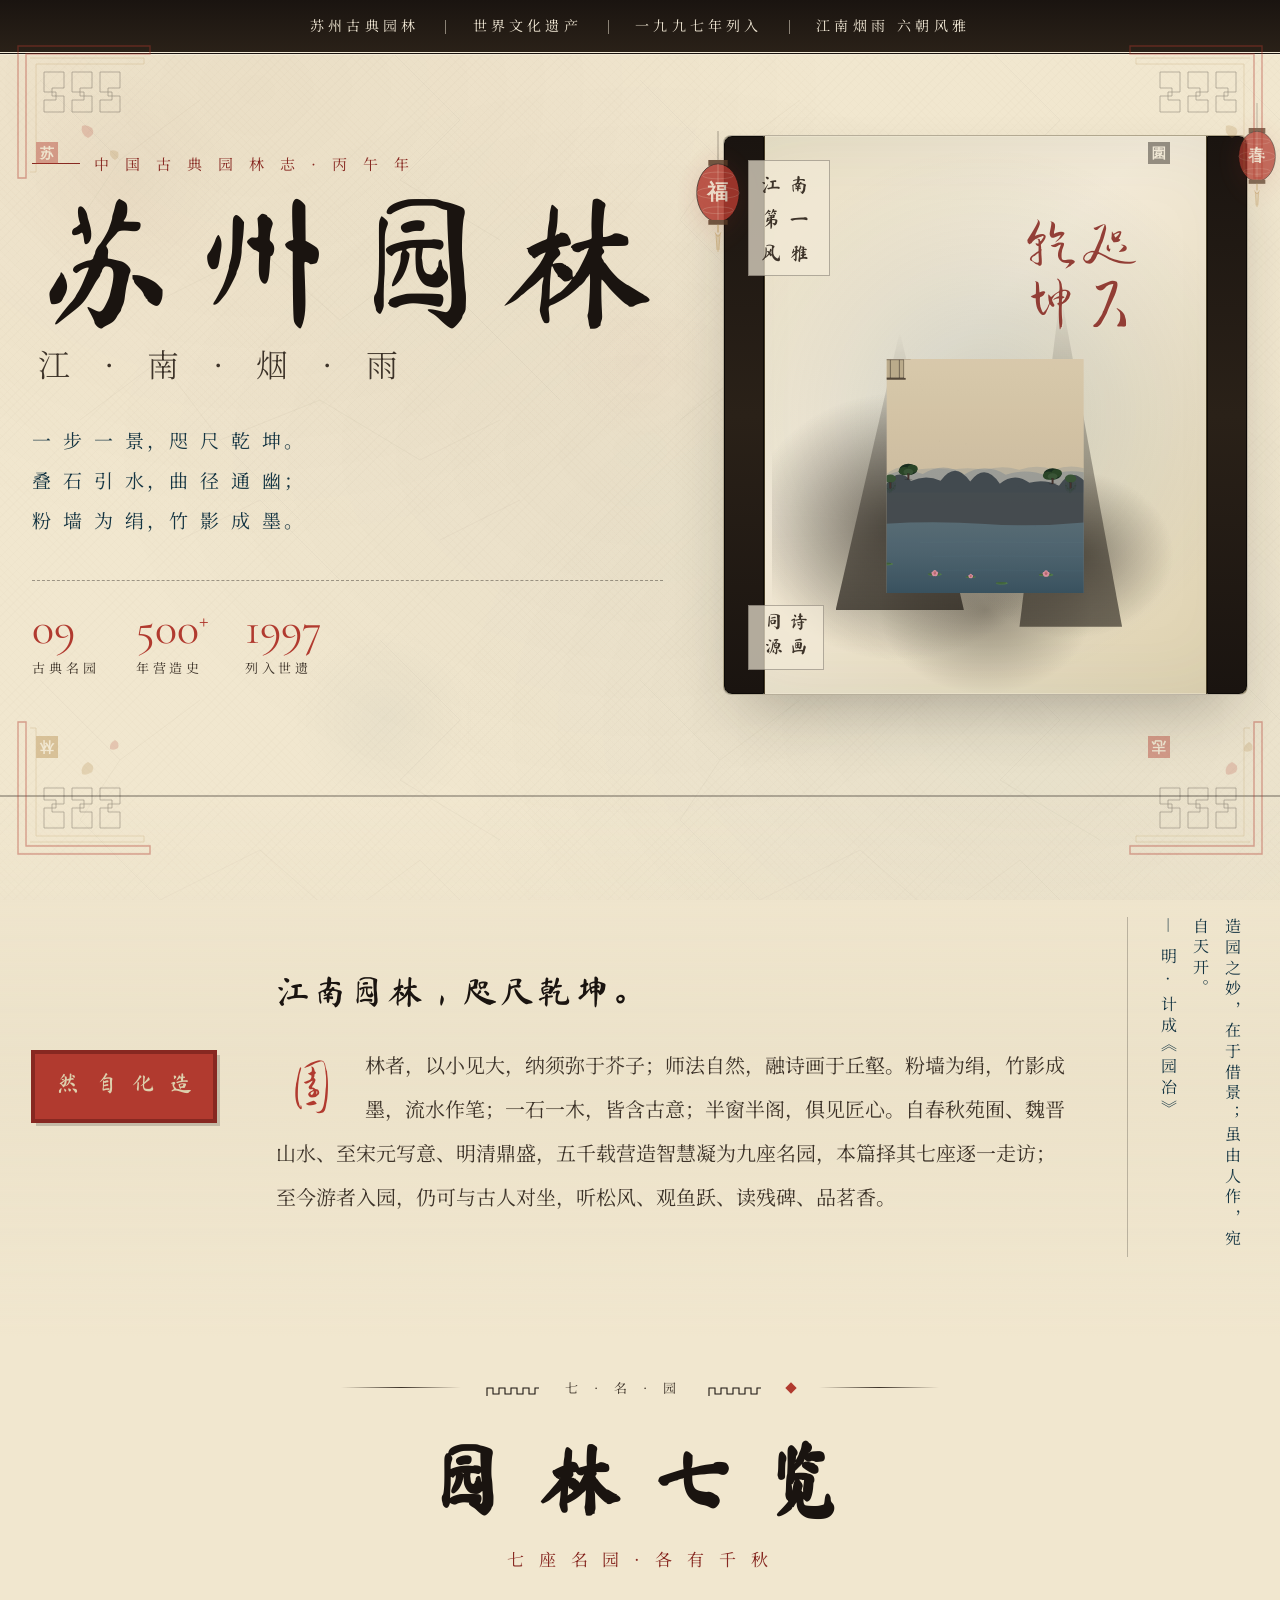
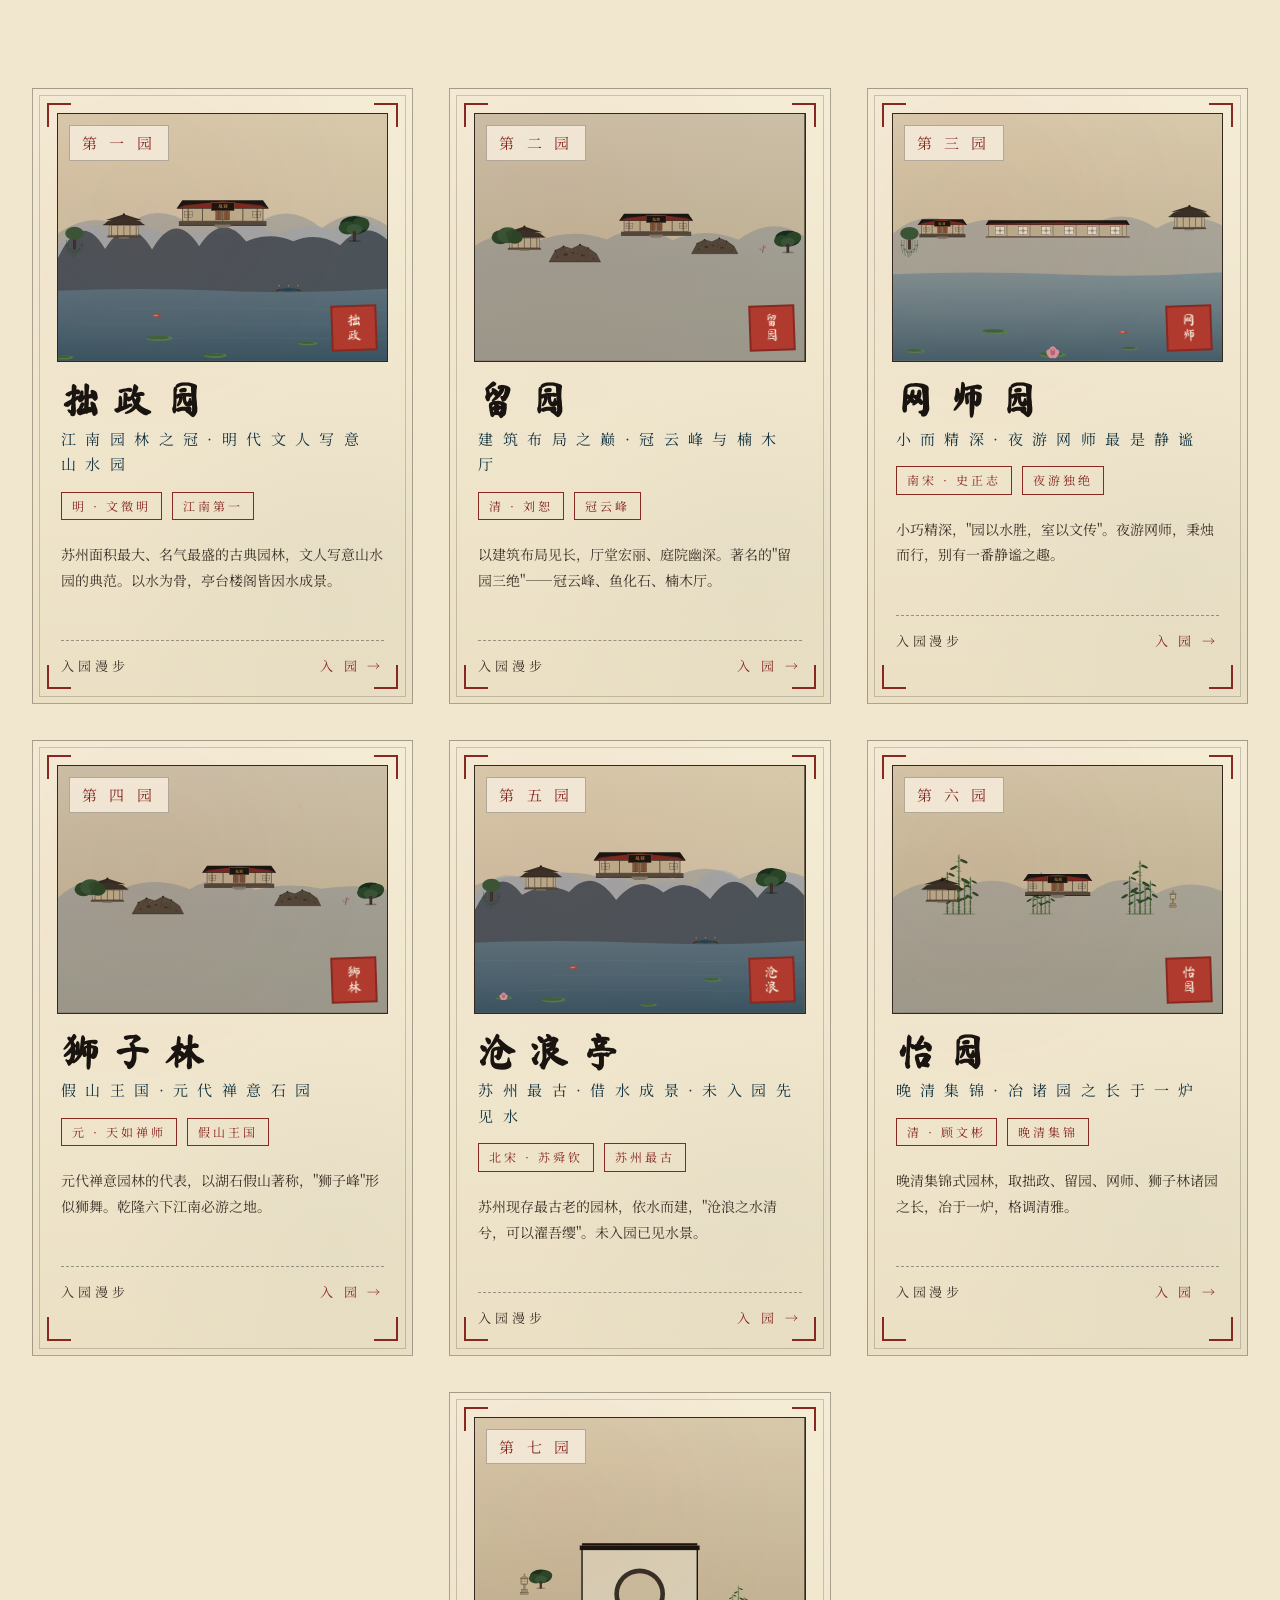
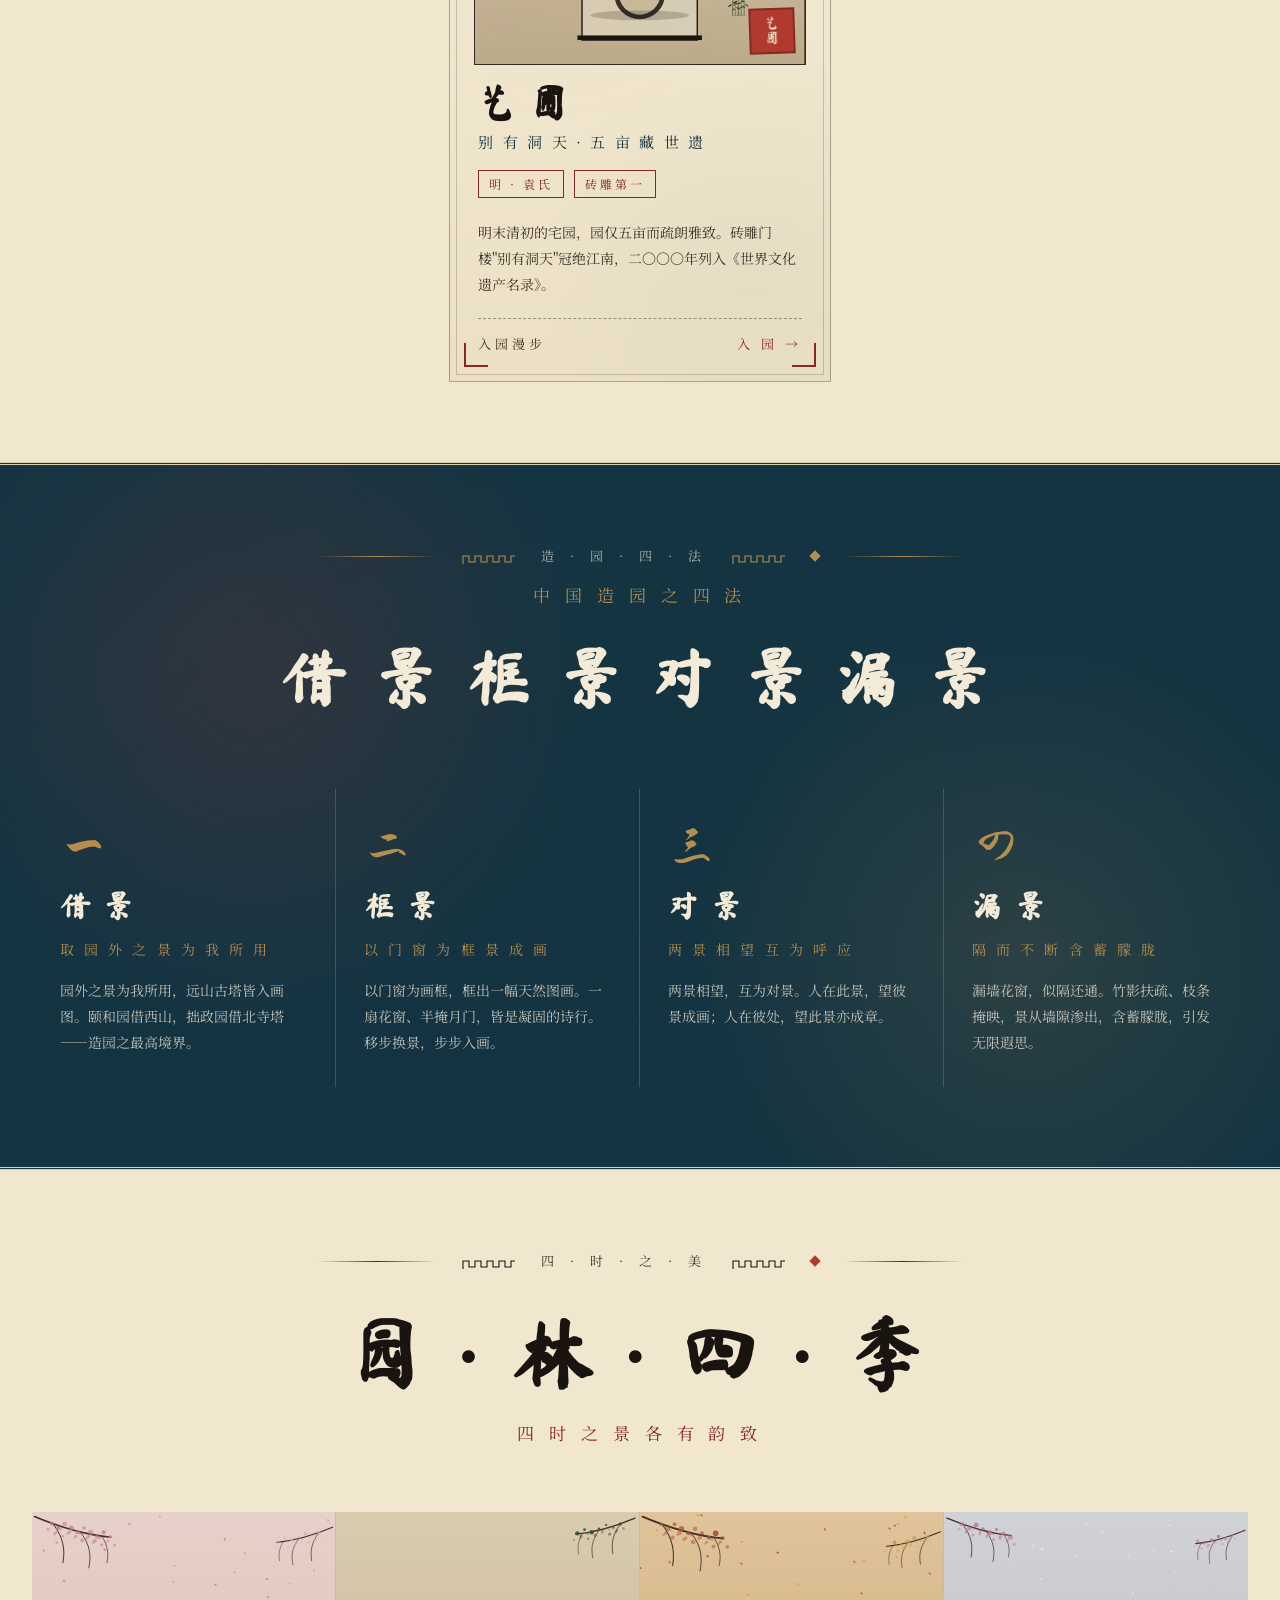
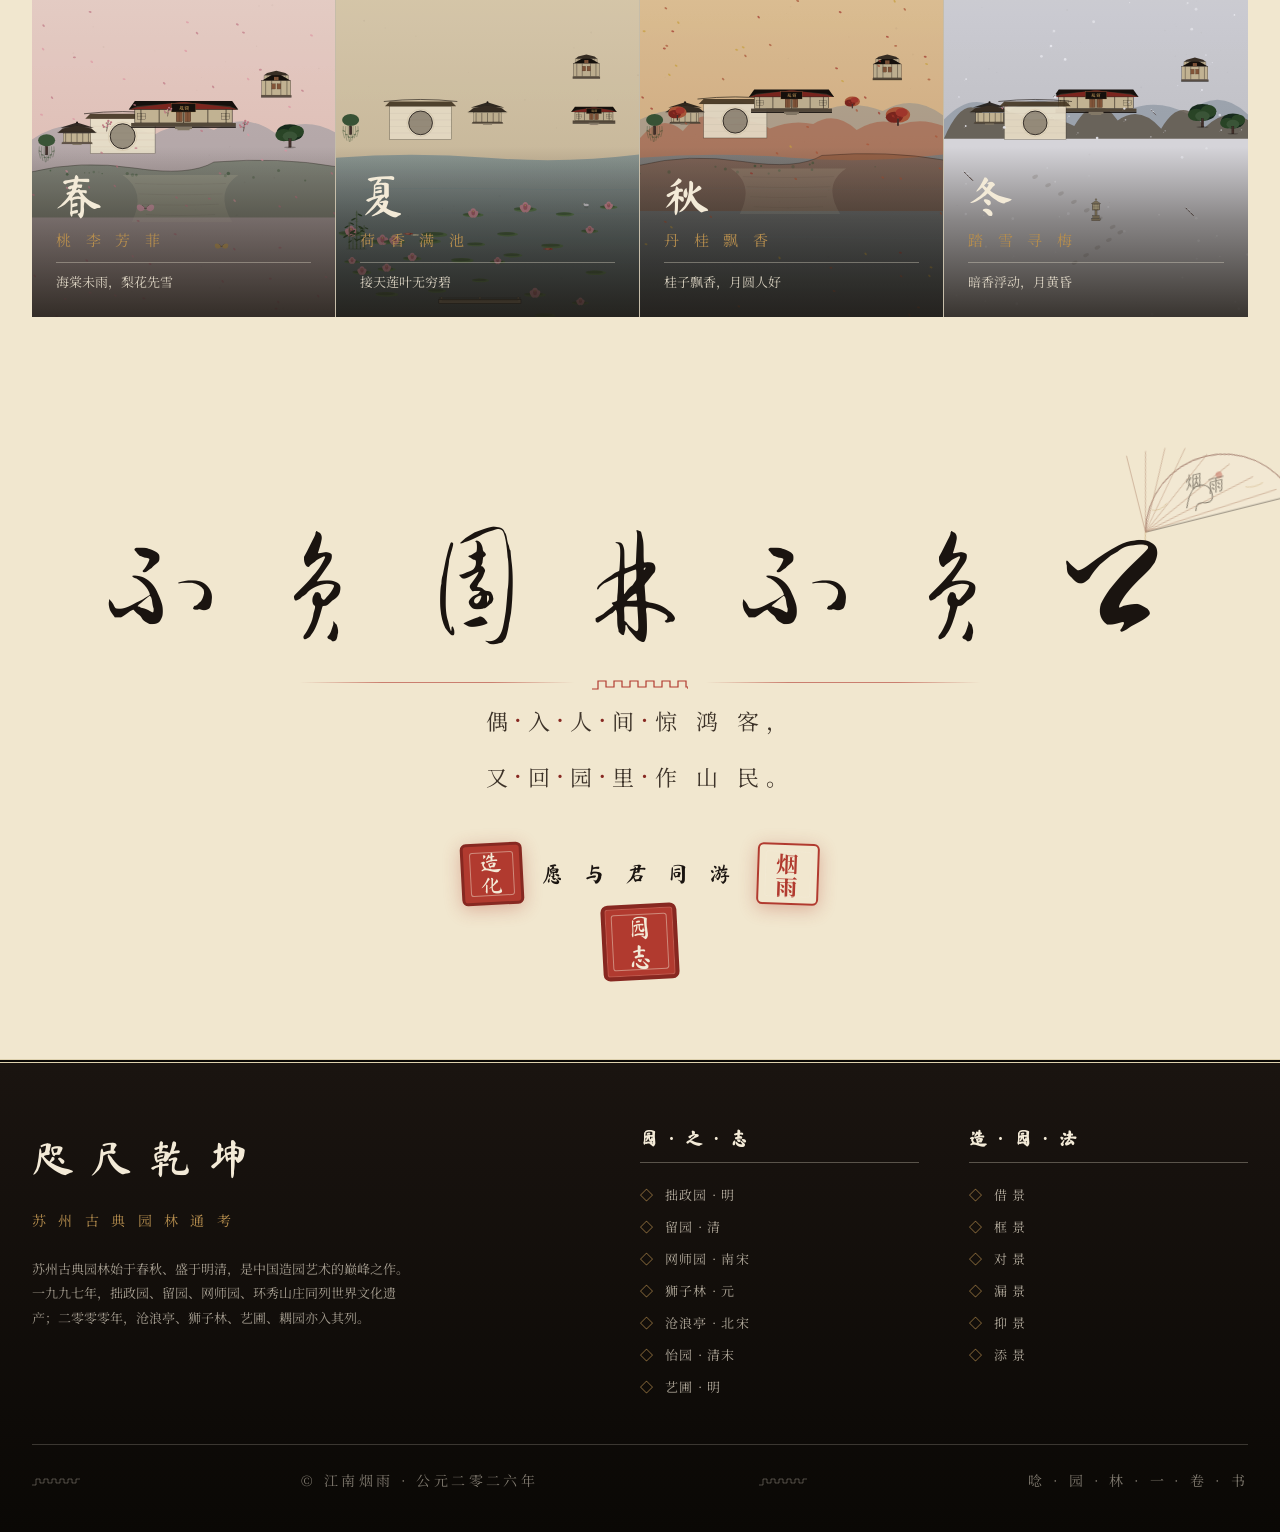
==== index.html @ 5ca7593a "Add files via upload" ====
<!DOCTYPE html>
<html lang="zh-CN">
<head>
<meta charset="UTF-8">
<meta name="viewport" content="width=device-width, initial-scale=1.0">
<title>咫尺乾坤 · 苏州园林志</title>
<meta name="description" content="苏州古典园林 · 江南烟雨里的造园智慧">
<link rel="preconnect" href="https://fonts.googleapis.com">
<link rel="preconnect" href="https://fonts.gstatic.com" crossorigin>
<link href="https://fonts.googleapis.com/css2?family=Ma+Shan+Zheng&family=ZCOOL+XiaoWei&family=Noto+Serif+SC:wght@200;300;400;500;600;700;900&family=Liu+Jian+Mao+Cao&family=Cormorant+Garamond:ital,wght@0,300;0,400;0,500;1,400&family=ZCOOL+QingKe+HuangYou&display=swap" rel="stylesheet">
<style>
/* ============ 基础重置 ============ */
*,*::before,*::after{box-sizing:border-box;margin:0;padding:0}
html{scroll-behavior:smooth;-webkit-font-smoothing:antialiased;-moz-osx-font-smoothing:grayscale}
body{
  font-family:'Noto Serif SC','STSong','SimSun',serif;
  background:#f1e7cf;
  color:#1f1a14;
  overflow-x:hidden;
  position:relative;
  min-height:100vh;
  line-height:1.7;
  font-weight:400;
}

/* ============ 设计令牌 ============ */
:root{
  --c-paper:#f3ead7;
  --c-paper-2:#e8dec3;
  --c-paper-3:#ddd0ad;
  --c-ink:#1a1410;
  --c-ink-soft:#3d3329;
  --c-vermilion:#b13a2f;
  --c-vermilion-deep:#872821;
  --c-daiqing:#2f5a6e;
  --c-daiqing-deep:#143442;
  --c-mossy:#5a6b3a;
  --c-copper:#a66a3d;
  --c-sandalwood:#8b5a3c;
  --c-rust:#8a3a2e;
  --c-gold:#b58d4e;

  --f-li:'Ma Shan Zheng','STXingkai','KaiTi',serif;
  --f-kai:'Noto Serif SC','STKaiti','KaiTi',serif;
  --f-xw:'ZCOOL XiaoWei','STKaiti',serif;
  --f-ljmc:'Liu Jian Mao Cao','STXingkai',serif;
  --f-qkhy:'ZCOOL QingKe HuangYou','STKaiti',serif;
  --f-latin:'Cormorant Garamond','Times New Roman',serif;
}

/* ============ 宣纸纹理 ============ */
body::before{
  content:'';
  position:fixed;inset:0;
  background:
    radial-gradient(ellipse at 20% 10%, rgba(139,90,60,0.06) 0%, transparent 40%),
    radial-gradient(ellipse at 80% 80%, rgba(47,90,110,0.05) 0%, transparent 40%),
    radial-gradient(ellipse at 50% 50%, rgba(31,26,20,0.04) 0%, transparent 60%);
  pointer-events:none;
  z-index:1;
}
body::after{
  content:'';
  position:fixed;inset:0;
  background-image:
    radial-gradient(circle at 10% 20%, rgba(139,90,60,0.04) 0%, transparent 8%),
    radial-gradient(circle at 80% 70%, rgba(31,26,20,0.03) 0%, transparent 6%),
    radial-gradient(circle at 50% 40%, rgba(177,58,47,0.02) 0%, transparent 10%),
    radial-gradient(circle at 30% 80%, rgba(47,90,110,0.04) 0%, transparent 8%),
    repeating-linear-gradient(45deg, transparent 0, transparent 4px, rgba(139,90,60,0.012) 4px, rgba(139,90,60,0.012) 5px),
    repeating-linear-gradient(-45deg, transparent 0, transparent 6px, rgba(31,26,20,0.01) 6px, rgba(31,26,20,0.01) 7px);
  pointer-events:none;
  z-index:1;
  mix-blend-mode:multiply;
}

/* ============ 通用排版 ============ */
.wrap{position:relative;z-index:3;max-width:1320px;margin:0 auto;padding:0 32px}
.brush-line{
  display:block;
  width:120px;height:18px;
  background:url("data:image/svg+xml;utf8,<svg xmlns='http://www.w3.org/2000/svg' viewBox='0 0 120 18'><path d='M2 9 Q30 2 60 8 T118 7' stroke='%231a1410' stroke-width='2.2' fill='none' stroke-linecap='round' opacity='0.85'/><path d='M4 12 Q40 14 80 11 T116 12' stroke='%231a1410' stroke-width='1.2' fill='none' stroke-linecap='round' opacity='0.6'/></svg>") no-repeat center/contain;
  margin:18px auto 24px;
}
.seal{
  display:inline-flex;align-items:center;justify-content:center;
  width:74px;height:74px;
  background:var(--c-vermilion);
  color:#f3ead7;
  font-family:var(--f-li);
  font-size:26px;
  line-height:1.05;
  letter-spacing:0;
  border:3px solid var(--c-vermilion-deep);
  border-radius:6px;
  padding:6px;
  text-align:center;
  box-shadow:0 0 0 1px var(--c-vermilion-deep), inset 0 0 0 1px rgba(243,234,215,0.18);
  position:relative;
  transform:rotate(-3deg);
}
.seal::before{
  content:'';position:absolute;inset:6px;
  border:1px solid rgba(243,234,215,0.45);
  border-radius:3px;
}
.seal span{display:block;line-height:1.1}

/* ============ 顶部装饰带 ============ */
.ribbon{
  position:relative;z-index:4;
  background:linear-gradient(180deg,#1a1410,#2a2118);
  color:var(--c-paper);
  padding:14px 0;
  border-bottom:3px double var(--c-paper);
  font-family:var(--f-kai);
  font-size:14px;
  letter-spacing:0.3em;
  text-align:center;
}
.ribbon .vline{
  display:inline-block;
  width:1px;height:14px;
  background:var(--c-paper);
  margin:0 18px;
  vertical-align:middle;
  opacity:0.5;
}

/* ============ HERO 头 ============ */
.hero{
  position:relative;z-index:3;
  padding:80px 0 100px;
  overflow:hidden;
  border-bottom:2px solid rgba(31,26,20,0.3);
}
.hero-grid{
  display:grid;
  grid-template-columns:1.2fr 1fr;
  gap:60px;
  align-items:center;
}
.hero-left{position:relative}
.hero-eyebrow{
  font-family:var(--f-kai);
  font-size:15px;
  letter-spacing:0.4em;
  color:var(--c-vermilion-deep);
  margin-bottom:18px;
  display:flex;align-items:center;gap:14px;
}
.hero-eyebrow::before{
  content:'';display:inline-block;
  width:48px;height:1px;
  background:var(--c-vermilion-deep);
}
.hero-title{
  font-family:var(--f-li);
  font-size:148px;
  line-height:0.9;
  color:var(--c-ink);
  font-weight:400;
  letter-spacing:0.06em;
  margin-bottom:8px;
  position:relative;
}
.hero-title .char{
  display:inline-block;
  position:relative;
  animation:charIn 1.2s cubic-bezier(0.2,0.7,0.2,1) backwards;
}
.hero-title .char:nth-child(1){animation-delay:.1s}
.hero-title .char:nth-child(2){animation-delay:.25s}
.hero-title .char:nth-child(3){animation-delay:.4s}
.hero-title .char:nth-child(4){animation-delay:.55s}
@keyframes charIn{
  from{opacity:0;transform:translateY(40px) rotate(-2deg);filter:blur(6px)}
  to{opacity:1;transform:translateY(0) rotate(0);filter:blur(0)}
}
.hero-sub-cn{
  font-family:var(--f-kai);
  font-size:32px;
  color:var(--c-ink-soft);
  font-weight:300;
  letter-spacing:0.4em;
  margin-bottom:30px;
  padding-left:6px;
}
.hero-sub-en{
  font-family:var(--f-kai);
  font-size:19px;
  color:var(--c-daiqing-deep);
  letter-spacing:0.18em;
  margin-bottom:40px;
  max-width:480px;
  line-height:2.1;
}
.hero-meta{
  display:flex;gap:36px;
  margin-top:36px;
  padding-top:24px;
  border-top:1px dashed rgba(31,26,20,0.4);
}
.hero-meta .meta-item .num{
  font-family:var(--f-latin);
  font-size:46px;
  font-weight:400;
  color:var(--c-vermilion);
  line-height:1;
  display:block;
}
.hero-meta .meta-item .lbl{
  font-family:var(--f-kai);
  font-size:13px;
  letter-spacing:0.3em;
  color:var(--c-ink-soft);
  margin-top:6px;
  display:block;
}

/* 右侧视觉：墨晕 + 卷轴 */
.hero-right{
  position:relative;
  height:560px;
}
.scroll-frame{
  position:absolute;
  inset:0;
  background:
    radial-gradient(circle at 50% 50%, rgba(47,90,110,0.18) 0%, rgba(47,90,110,0.06) 40%, transparent 70%),
    linear-gradient(135deg, #e8dec3, #f3ead7 40%, #ddd0ad);
  border-radius:8px;
  border:1px solid rgba(31,26,20,0.25);
  box-shadow:
    0 30px 60px -20px rgba(31,26,20,0.3),
    inset 0 0 0 1px rgba(243,234,215,0.4),
    inset 0 0 80px rgba(47,90,110,0.08);
  overflow:hidden;
}
.scroll-frame::before,.scroll-frame::after{
  content:'';position:absolute;
  width:40px;height:100%;
  top:0;
  background:linear-gradient(180deg,#1a1410 0%,#2a2118 50%,#1a1410 100%);
  border:1px solid #0d0a07;
  box-shadow:0 0 0 1px #4a3f29;
}
.scroll-frame::before{left:0;border-radius:8px 0 0 8px}
.scroll-frame::after{right:0;border-radius:0 8px 8px 0}

.scroll-art{
  position:absolute;
  left:48px;right:48px;top:0;bottom:0;
  display:flex;align-items:center;justify-content:center;
  padding:30px;
  overflow:hidden;
}
/* 实景照片铺满画心（z2），题字与印章压印其上（z4 / z5） */
.scroll-photo{
  position:absolute;inset:0;
  width:100%;height:100%;
  object-fit:cover;object-position:center 42%;
  z-index:2;opacity:0;
  transition:opacity .9s ease;
  pointer-events:none;
}

.ink-mountain{
  position:absolute;
  width:100%;height:100%;
  background-image:
    radial-gradient(ellipse 60% 40% at 30% 70%, rgba(31,26,20,0.6) 0%, rgba(31,26,20,0.3) 30%, transparent 60%),
    radial-gradient(ellipse 40% 25% at 70% 75%, rgba(31,26,20,0.5) 0%, rgba(31,26,20,0.2) 35%, transparent 60%),
    radial-gradient(ellipse 50% 30% at 50% 85%, rgba(31,26,20,0.4) 0%, transparent 50%);
}
.ink-mountain::before{
  content:'';position:absolute;
  left:15%;bottom:15%;
  width:30%;height:50%;
  background:
    linear-gradient(180deg, rgba(31,26,20,0) 0%, rgba(31,26,20,0.45) 70%, rgba(31,26,20,0.7) 100%);
  clip-path: polygon(50% 0%, 0% 100%, 100% 100%);
  filter:blur(0.4px);
}
.ink-mountain::after{
  content:'';position:absolute;
  right:18%;bottom:12%;
  width:24%;height:60%;
  background:
    linear-gradient(180deg, rgba(31,26,20,0) 0%, rgba(31,26,20,0.4) 60%, rgba(31,26,20,0.6) 100%);
  clip-path: polygon(40% 0%, 100% 100%, 0% 100%);
  filter:blur(0.4px);
}

.pavilion{
  position:absolute;
  left:50%;bottom:18%;
  transform:translateX(-50%);
  width:46%;height:42%;
}
.pavilion svg{width:100%;height:100%}

.calligraphy{
  position:absolute;
  right:14%;top:14%;
  z-index:4;
  font-family:var(--f-ljmc);
  font-size:54px;
  color:var(--c-vermilion-deep);
  writing-mode:vertical-rl;
  letter-spacing:0.12em;
  line-height:1.1;
  opacity:0.88;
  text-shadow:1px 1px 0 rgba(243,234,215,0.4);
}
/* 卷轴内换成实景照片时，隐去 SVG 装饰，题字改为压印白 */
.scroll-art.has-photo .ink-mountain,
.scroll-art.has-photo .pavilion{display:none}
.scroll-art.has-photo .calligraphy{
  color:rgba(243,234,215,0.94);
  text-shadow:0 2px 16px rgba(0,0,0,0.7), 0 0 4px rgba(0,0,0,0.55);
}
/* 钤印：题字下方一点朱红 */
.scroll-seal{
  position:absolute;
  z-index:5;
  right:15.5%;top:40%;
  width:34px;height:34px;
  display:flex;align-items:center;justify-content:center;
  font-family:var(--f-li);
  font-size:15px;line-height:1.05;
  color:#f7efe0;
  background:var(--c-vermilion);
  border-radius:3px;
  writing-mode:vertical-rl;
  letter-spacing:0.02em;
  opacity:0;
  transform:scale(.9);
  transition:opacity .6s ease .45s, transform .6s ease .45s;
  box-shadow:0 3px 10px rgba(0,0,0,0.4);
}
.scroll-art.has-photo .scroll-seal{opacity:.94;transform:scale(1)}
.scroll-art.has-photo::after{
  content:'';position:absolute;inset:0;
  z-index:3;
  background:
    radial-gradient(ellipse 80% 60% at 50% 45%, rgba(31,26,20,0) 0%, rgba(31,26,20,0.18) 100%),
    linear-gradient(180deg, rgba(31,26,20,0.22) 0%, rgba(31,26,20,0.05) 34%, rgba(31,26,20,0.3) 100%);
  pointer-events:none;
}

.goose{
  position:absolute;
  z-index:3;
  font-family:var(--f-li);
  font-size:20px;
  color:var(--c-ink-soft);
  padding:6px 12px;
  background:rgba(243,234,215,0.7);
  border:1px solid rgba(31,26,20,0.3);
  letter-spacing:0.4em;
}
.goose.tl{top:24px;left:24px}
.goose.tr{top:24px;right:24px;writing-mode:vertical-rl;line-height:1.4;font-size:18px}
.goose.bl{bottom:24px;left:24px;writing-mode:vertical-rl;line-height:1.4;font-size:18px}
.goose.br{bottom:24px;right:24px}

/* ============ 序章 ============ */
.intro{
  position:relative;z-index:3;
  padding:120px 0 80px;
  background:
    linear-gradient(180deg, transparent 0%, rgba(231,221,196,0.5) 50%, transparent 100%);
}
.intro-grid{
  display:grid;
  grid-template-columns:auto 1fr auto;
  gap:60px;
  align-items:center;
}
.intro-seal{writing-mode:vertical-rl;letter-spacing:0.3em;font-family:var(--f-li);font-size:22px;color:var(--c-paper-3);background:var(--c-vermilion);padding:18px 14px;border:3px solid var(--c-vermilion-deep);box-shadow:0 0 0 1px var(--c-vermilion-deep), 4px 4px 0 rgba(31,26,20,0.2)}
.intro-seal span{display:block}
.intro-text{
  font-family:var(--f-kai);
  font-size:20px;
  line-height:2.2;
  color:var(--c-ink-soft);
  font-weight:400;
}
.intro-text .lead{
  font-family:var(--f-li);
  font-size:34px;
  color:var(--c-ink);
  display:block;
  margin-bottom:14px;
  letter-spacing:0.1em;
}
.intro-text .pull{
  font-family:var(--f-ljmc);
  font-size:54px;
  color:var(--c-vermilion);
  line-height:1;
  float:left;
  margin:8px 18px -8px 0;
  padding:6px 8px;
}
.intro-aside{
  writing-mode:vertical-rl;
  font-family:var(--f-kai);
  font-size:16px;
  letter-spacing:0.3em;
  line-height:2;
  color:var(--c-daiqing-deep);
  border-left:1px solid rgba(31,26,20,0.25);
  padding-left:24px;
  text-align:left;
  height:340px;
}

/* ============ 分隔章 ============ */
.divider{
  position:relative;z-index:3;
  padding:40px 0;
  text-align:center;
}
.divider .ornament{
  display:flex;align-items:center;justify-content:center;gap:24px;
  font-family:var(--f-kai);
  letter-spacing:0.5em;
  color:var(--c-ink-soft);
  font-size:13px;
}
.divider .ornament .bar{
  display:inline-block;
  width:120px;height:1px;
  background:linear-gradient(90deg, transparent, var(--c-ink-soft), transparent);
}
.divider .ornament .diamond{
  width:8px;height:8px;
  background:var(--c-vermilion);
  transform:rotate(45deg);
}
.divider h2{
  font-family:var(--f-li);
  font-size:78px;
  color:var(--c-ink);
  margin:14px 0 6px;
  letter-spacing:0.12em;
}
.divider h2 .en{
  display:block;
  font-family:var(--f-kai);
  font-size:17px;
  letter-spacing:0.32em;
  color:var(--c-vermilion-deep);
  font-weight:400;
  margin-bottom:14px;
}

/* ============ 园林卡片 ============ */
.gardens{
  position:relative;z-index:3;
  padding:60px 0 80px;
}
.garden-grid{
  display:grid;
  grid-template-columns:repeat(3, 1fr);
  gap:36px;
}
/* 七园时，末张居中，避免孤卡片偏左 */
@media (min-width:1025px){
  .garden-grid > .card:last-child:nth-child(3n+1){grid-column:2}
}
@media (min-width:641px) and (max-width:1024px){
  .garden-grid > .card:last-child:nth-child(2n+1){grid-column:1 / -1;max-width:calc(50% - 18px);justify-self:center}
}
.card{
  position:relative;
  background:
    linear-gradient(180deg, #f5ecd6 0%, #ebe0c4 100%);
  border:1px solid rgba(31,26,20,0.35);
  padding:24px 24px 26px;
  cursor:pointer;
  text-decoration:none;
  color:inherit;
  transition:transform .5s cubic-bezier(0.2,0.7,0.2,1), box-shadow .5s;
  overflow:hidden;
  isolation:isolate;
}
.card::before{
  content:'';position:absolute;inset:6px;
  border:1px solid rgba(31,26,20,0.2);
  pointer-events:none;
  z-index:2;
}
.card::after{
  content:'';position:absolute;inset:0;
  background:
    radial-gradient(circle at 30% 20%, rgba(177,58,47,0.04) 0%, transparent 40%),
    radial-gradient(circle at 80% 80%, rgba(47,90,110,0.04) 0%, transparent 40%);
  pointer-events:none;
  z-index:1;
}
.card:hover{
  transform:translateY(-6px);
  box-shadow:
    0 24px 50px -16px rgba(31,26,20,0.35),
    0 0 0 1px rgba(31,26,20,0.4);
}

/* 卡片角落装饰 */
.card-corner{
  position:absolute;
  width:24px;height:24px;
  border:2px solid var(--c-vermilion-deep);
  z-index:3;
}
.card-corner.tl{top:14px;left:14px;border-right:none;border-bottom:none}
.card-corner.tr{top:14px;right:14px;border-left:none;border-bottom:none}
.card-corner.bl{bottom:14px;left:14px;border-right:none;border-top:none}
.card-corner.br{bottom:14px;right:14px;border-left:none;border-top:none}

.card-img{
  position:relative;
  width:100%;aspect-ratio:4/3;
  overflow:hidden;
  margin-bottom:18px;
  border:1px solid rgba(31,26,20,0.3);
  background:#3a2f24;
}
.illu{
  position:absolute;inset:0;
  width:100%;height:100%;
  display:block;
  overflow:hidden;
}
.illu svg{width:100%;height:100%;display:block;position:relative;z-index:1}
.illu > img{position:absolute!important;inset:0;width:100%!important;height:100%!important;object-fit:cover;z-index:2;transition:transform 1.2s ease, filter .8s}
.card-img .illu svg{transition:transform 1.2s ease, filter .8s}
.card-img img{
  width:100%;height:100%;
  object-fit:cover;
  filter:saturate(0.85) contrast(1.05) sepia(0.08);
  transition:transform 1.2s ease, filter .8s;
}
.card:hover .card-img img{
  transform:scale(1.06);
  filter:saturate(1) contrast(1.08) sepia(0);
}
.card-img::after{
  content:'';position:absolute;inset:0;
  background:linear-gradient(180deg, transparent 50%, rgba(31,26,20,0.35) 100%);
  pointer-events:none;
}
.card-img .stamp{
  position:absolute;bottom:10px;right:10px;
  width:46px;height:46px;
  background:var(--c-vermilion);
  color:#f3ead7;
  display:flex;align-items:center;justify-content:center;
  font-family:var(--f-li);
  font-size:14px;
  text-align:center;
  line-height:1.05;
  border:2px solid var(--c-vermilion-deep);
  z-index:2;
  transform:rotate(-2deg);
}

.card-no{
  position:absolute;
  top:36px;left:36px;
  font-family:var(--f-kai);
  font-size:15px;
  letter-spacing:0.28em;
  color:var(--c-vermilion-deep);
  background:rgba(243,234,215,0.92);
  padding:4px 12px;
  border:1px solid rgba(31,26,20,0.3);
  z-index:2;
}

.card-body{padding:0 4px;position:relative;z-index:2}
.card-name-cn{
  font-family:var(--f-li);
  font-size:38px;
  color:var(--c-ink);
  line-height:1.1;
  letter-spacing:0.08em;
  margin-bottom:4px;
}
.card-name-py{
  font-family:var(--f-kai);
  font-size:15px;
  color:var(--c-daiqing-deep);
  letter-spacing:0.18em;
  margin-bottom:14px;
}
.card-tag{
  display:inline-block;
  font-family:var(--f-kai);
  font-size:12px;
  letter-spacing:0.25em;
  color:var(--c-vermilion-deep);
  border:1px solid var(--c-vermilion-deep);
  padding:3px 10px;
  margin-right:6px;
  margin-bottom:8px;
}
.card-desc{
  font-family:var(--f-kai);
  font-size:14px;
  line-height:1.85;
  color:var(--c-ink-soft);
  margin:14px 0 18px;
  min-height:80px;
}
.card-cta{
  display:flex;align-items:center;justify-content:space-between;
  padding-top:14px;
  border-top:1px dashed rgba(31,26,20,0.4);
  font-family:var(--f-kai);
  font-size:13px;
  letter-spacing:0.3em;
  color:var(--c-ink-soft);
}
.card-cta .arrow{
  display:inline-flex;align-items:center;gap:8px;
  color:var(--c-vermilion-deep);
  transition:gap .3s;
}
.card:hover .card-cta .arrow{gap:14px}

/* ============ 园林哲学 ============ */
.philosophy{
  position:relative;z-index:3;
  padding:80px 0;
  background:
    radial-gradient(ellipse at center, rgba(20,52,66,0.95) 0%, rgba(20,52,66,0.98) 100%),
    linear-gradient(135deg, var(--c-daiqing-deep), #0a1e26);
  color:var(--c-paper);
  border-top:3px double var(--c-paper-3);
  border-bottom:3px double var(--c-paper-3);
  overflow:hidden;
}
.philosophy::before{
  content:'';position:absolute;inset:0;
  background:
    radial-gradient(circle at 20% 30%, rgba(177,58,47,0.18) 0%, transparent 30%),
    radial-gradient(circle at 80% 70%, rgba(181,141,78,0.15) 0%, transparent 30%);
  pointer-events:none;
}
.philosophy-grid{
  display:grid;
  grid-template-columns:repeat(4, 1fr);
  gap:0;
  position:relative;
  z-index:2;
}
.phi-item{
  padding:32px 28px;
  border-right:1px solid rgba(243,234,215,0.18);
  position:relative;
}
.phi-item:last-child{border-right:none}
.phi-item .num{
  font-family:var(--f-ljmc);
  font-size:46px;
  font-weight:400;
  color:var(--c-gold);
  line-height:1;
  display:block;
  letter-spacing:0.1em;
  margin-bottom:14px;
}
.phi-item .cn{
  font-family:var(--f-li);
  font-size:30px;
  color:var(--c-paper);
  letter-spacing:0.12em;
  margin-bottom:6px;
}
.phi-item .en{
  font-family:var(--f-kai);
  font-size:14px;
  letter-spacing:0.22em;
  color:var(--c-gold);
  margin-bottom:16px;
  display:block;
}
.phi-item .desc{
  font-family:var(--f-kai);
  font-size:14px;
  line-height:1.85;
  color:rgba(243,234,215,0.78);
}

/* ============ 园林四季 ============ */
.seasons{
  position:relative;z-index:3;
  padding:80px 0;
}
.season-grid{
  display:grid;
  grid-template-columns:repeat(4, 1fr);
  gap:0;
}
.season-card{
  position:relative;
  aspect-ratio:3/4;
  overflow:hidden;
  border-right:1px solid rgba(31,26,20,0.2);
  cursor:pointer;
  isolation:isolate;
}
.season-card:last-child{border-right:none}
.season-card img,.season-card .illu{
  width:100%;height:100%;
  object-fit:cover;
  filter:saturate(0.92) contrast(1.04);
  transition:transform 1.4s, filter 1s;
}
.season-card:hover img,.season-card:hover .illu{transform:scale(1.08);filter:saturate(1) contrast(1.05)}
.season-card::after{
  content:'';position:absolute;inset:0;
  background:linear-gradient(180deg,
    rgba(31,26,20,0) 0%,
    rgba(31,26,20,0) 58%,
    rgba(31,26,20,0.42) 76%,
    rgba(31,26,20,0.86) 100%);
  z-index:1;
}
.season-card .season-label{
  position:absolute;
  left:24px;right:24px;bottom:24px;
  z-index:2;
  color:var(--c-paper);
}
.season-card .season-cn{
  font-family:var(--f-li);
  font-size:46px;
  letter-spacing:0.12em;
  line-height:1;
  display:block;
}
.season-card .season-en{
  font-family:var(--f-kai);
  font-size:15px;
  letter-spacing:0.35em;
  color:var(--c-gold);
  margin-top:8px;
  display:block;
}
.season-card .season-verse{
  font-family:var(--f-kai);
  font-size:13px;
  margin-top:10px;
  opacity:0.85;
  border-top:1px solid rgba(243,234,215,0.4);
  padding-top:8px;
}

/* ============ 底部题词 ============ */
.epilogue{
  position:relative;z-index:3;
  padding:120px 0 80px;
  text-align:center;
}
.ep-graph{
  font-family:var(--f-ljmc);
  font-size:120px;
  color:var(--c-ink);
  line-height:1.05;
  letter-spacing:0.08em;
  margin-bottom:30px;
  display:flex;justify-content:center;gap:14px;flex-wrap:wrap;
}
.ep-graph span{
  display:inline-block;
  padding:0 6px;
  position:relative;
}
.ep-graph span::after{
  content:'';position:absolute;
  left:8%;right:8%;bottom:-6px;height:2px;
  background:var(--c-vermilion);
  transform:scaleX(0);
  transform-origin:left;
  transition:transform .8s .3s;
}
.epilogue.in-view .ep-graph span::after{transform:scaleX(1)}

.ep-poem{
  font-family:var(--f-kai);
  font-size:22px;
  letter-spacing:0.3em;
  color:var(--c-ink-soft);
  line-height:2;
  margin-bottom:40px;
}
.ep-poem .accent{color:var(--c-vermilion-deep);font-family:var(--f-li);font-size:28px}

.ep-by{
  font-family:var(--f-kai);
  font-size:16px;
  letter-spacing:0.36em;
  color:var(--c-daiqing-deep);
  margin-bottom:60px;
}

/* ============ 页脚 ============ */
.foot{
  position:relative;z-index:3;
  background:linear-gradient(180deg,#1a1410 0%, #0a0805 100%);
  color:var(--c-paper-2);
  padding:60px 0 40px;
  border-top:4px double var(--c-paper-3);
}
.foot-grid{
  display:grid;
  grid-template-columns:2fr 1fr 1fr;
  gap:50px;
  margin-bottom:40px;
}
.foot-brand .brand-cn{
  font-family:var(--f-li);
  font-size:42px;
  letter-spacing:0.1em;
  margin-bottom:14px;
  color:var(--c-paper);
}
.foot-brand .brand-en{
  font-family:var(--f-kai);
  font-size:14px;
  letter-spacing:0.3em;
  color:var(--c-gold);
  margin-bottom:24px;
}
.foot-brand p{
  font-family:var(--f-kai);
  font-size:13px;
  line-height:1.9;
  color:rgba(243,234,215,0.65);
  max-width:380px;
}
.foot h4{
  font-family:var(--f-li);
  font-size:18px;
  color:var(--c-paper);
  letter-spacing:0.2em;
  margin-bottom:16px;
  padding-bottom:8px;
  border-bottom:1px solid rgba(243,234,215,0.3);
}
.foot ul{list-style:none}
.foot li{
  font-family:var(--f-kai);
  font-size:13px;
  color:rgba(243,234,215,0.7);
  padding:5px 0;
  letter-spacing:0.1em;
}
.foot li::before{content:'◇ ';color:var(--c-gold);margin-right:6px}
.foot-bar{
  border-top:1px solid rgba(243,234,215,0.2);
  padding-top:24px;
  display:flex;justify-content:space-between;align-items:center;
  font-family:var(--f-kai);
  font-size:14px;
  letter-spacing:0.24em;
  color:rgba(243,234,215,0.5);
}

/* ============ 鼠标水墨涟漪 ============ */
#ripple-canvas{
  position:fixed;inset:0;
  width:100%;height:100%;
  z-index:2;
  pointer-events:none;
  mix-blend-mode:multiply;
}

/* ============ 模态 ============ */
.modal{
  position:fixed;inset:0;
  z-index:1000;
  display:none;
  align-items:center;justify-content:center;
  padding:40px;
  background:rgba(20,16,12,0.7);
  backdrop-filter:blur(6px);
}
.modal.open{display:flex;animation:fadeIn .5s}
@keyframes fadeIn{from{opacity:0}to{opacity:1}}
.modal-frame{
  width:min(1100px, 96vw);
  max-height:92vh;
  background:
    linear-gradient(180deg, #f3ead7 0%, #ebe0c4 100%);
  position:relative;
  display:flex;
  overflow:hidden;
  border:1px solid rgba(31,26,20,0.4);
  box-shadow:
    0 60px 100px -20px rgba(0,0,0,0.6),
    inset 0 0 0 6px rgba(243,234,215,1),
    inset 0 0 0 7px rgba(31,26,20,0.3);
  transform:scale(0.92);
  opacity:0;
  transition:transform .6s cubic-bezier(0.2,0.7,0.2,1), opacity .5s;
}
.modal.open .modal-frame{transform:scale(1);opacity:1}

.modal-frame::before,.modal-frame::after{
  content:'';position:absolute;
  width:24px;height:100%;top:0;
  background:linear-gradient(180deg,#1a1410 0%,#2a2118 50%,#1a1410 100%);
  z-index:3;
}
.modal-frame::before{left:0;border-right:2px solid #4a3f29}
.modal-frame::after{right:0;border-left:2px solid #4a3f29}

.modal-img{
  width:55%;
  background:#3a2f24;
  position:relative;
  overflow:hidden;
}
.modal-img img{width:100%;height:100%;object-fit:cover;filter:contrast(1.05) saturate(0.95)}
.modal-img::before{
  content:'';position:absolute;inset:8px;
  border:1px solid rgba(243,234,215,0.4);
  z-index:2;
  pointer-events:none;
}
.modal-img .img-seal{
  position:absolute;top:24px;left:24px;
  z-index:2;
  background:var(--c-vermilion);
  color:#f3ead7;
  padding:8px 14px;
  font-family:var(--f-li);
  font-size:16px;
  letter-spacing:0.2em;
  border:2px solid var(--c-vermilion-deep);
}
.modal-img .img-no{
  position:absolute;bottom:24px;right:24px;
  z-index:2;
  font-family:var(--f-latin);
  font-size:64px;
  font-weight:300;
  color:var(--c-paper);
  opacity:0.5;
  line-height:1;
}

.modal-body{
  width:45%;
  padding:50px 44px;
  overflow-y:auto;
  position:relative;
}
.modal-body::-webkit-scrollbar{width:6px}
.modal-body::-webkit-scrollbar-thumb{background:var(--c-vermilion-deep);border-radius:3px}

.modal-close{
  position:absolute;top:24px;right:24px;
  width:48px;height:48px;
  background:var(--c-vermilion);
  color:var(--c-paper);
  border:2px solid var(--c-vermilion-deep);
  font-family:var(--f-li);
  font-size:24px;
  cursor:pointer;
  z-index:5;
  display:flex;align-items:center;justify-content:center;
  transition:transform .3s;
}
.modal-close:hover{transform:rotate(90deg)}

.modal-eyebrow{
  font-family:var(--f-latin);
  font-size:12px;
  letter-spacing:0.4em;
  color:var(--c-vermilion-deep);
  text-transform:uppercase;
  margin-bottom:14px;
  display:flex;align-items:center;gap:12px;
}
.modal-eyebrow::after{
  content:'';flex:1;height:1px;background:var(--c-vermilion-deep);
  opacity:0.5;
}
.modal-title{
  font-family:var(--f-li);
  font-size:64px;
  color:var(--c-ink);
  line-height:1.05;
  margin-bottom:8px;
  letter-spacing:0.1em;
}
.modal-py{
  font-family:var(--f-latin);
  font-size:18px;
  font-style:italic;
  color:var(--c-daiqing-deep);
  letter-spacing:0.1em;
  margin-bottom:24px;
}
.modal-meta{
  display:flex;gap:24px;
  padding:14px 0;
  border-top:1px solid rgba(31,26,20,0.2);
  border-bottom:1px solid rgba(31,26,20,0.2);
  margin-bottom:24px;
}
.modal-meta .item .k{
  font-family:var(--f-kai);
  font-size:11px;
  letter-spacing:0.3em;
  color:var(--c-ink-soft);
  display:block;
  margin-bottom:4px;
}
.modal-meta .item .v{
  font-family:var(--f-li);
  font-size:18px;
  color:var(--c-vermilion-deep);
  letter-spacing:0.1em;
}
.modal-section h5{
  font-family:var(--f-li);
  font-size:18px;
  color:var(--c-ink);
  letter-spacing:0.2em;
  margin-bottom:10px;
  padding-left:14px;
  border-left:3px solid var(--c-vermilion);
}
.modal-section p{
  font-family:var(--f-kai);
  font-size:14.5px;
  line-height:2;
  color:var(--c-ink-soft);
  margin-bottom:20px;
  text-indent:2em;
}
.modal-section .poem{
  font-family:var(--f-ljmc);
  font-size:22px;
  color:var(--c-vermilion-deep);
  text-align:center;
  letter-spacing:0.3em;
  padding:24px 0;
  margin:20px 0;
  border-top:1px dashed rgba(31,26,20,0.4);
  border-bottom:1px dashed rgba(31,26,20,0.4);
  line-height:2;
}
.modal-features{
  display:grid;grid-template-columns:1fr 1fr;gap:10px;
  margin:20px 0;
}
.modal-feature{
  background:rgba(243,234,215,0.6);
  border:1px solid rgba(31,26,20,0.2);
  padding:10px 14px;
  font-family:var(--f-kai);
  font-size:13px;
  letter-spacing:0.15em;
  color:var(--c-ink);
}
.modal-feature::before{
  content:'◆';color:var(--c-vermilion);margin-right:8px;
}

/* ============ 响应式 ============ */
@media (max-width:1024px){
  .hero{grid-template-columns:1fr;padding:60px 0 80px}
  .hero-grid{grid-template-columns:1fr;gap:40px}
  .hero-title{font-size:96px}
  .hero-right{height:420px}
  .hero-lantern.l{left:-12px}
  .hero-lantern.r{right:-12px}
  .garden-grid{grid-template-columns:repeat(2,1fr)}
  .philosophy-grid{grid-template-columns:repeat(2,1fr)}
  .phi-item:nth-child(2n){border-right:none}
  .phi-item{border-bottom:1px solid rgba(243,234,215,0.18)}
  .season-grid{grid-template-columns:repeat(2,1fr)}
  .season-card{border-right:1px solid rgba(31,26,20,0.2);border-bottom:1px solid rgba(31,26,20,0.2)}
  .modal-frame{flex-direction:column;max-height:96vh;overflow-y:auto}
  .modal-img{width:100%;height:280px}
  .modal-body{width:100%;padding:36px 28px}
  .foot-grid{grid-template-columns:1fr;gap:36px}
}
@media (max-width:640px){
  .wrap{padding:0 20px}
  .hero-title{font-size:64px}
  .hero-sub-cn{font-size:22px}
  .divider h2{font-size:54px}
  .garden-grid{grid-template-columns:1fr}
  .philosophy-grid{grid-template-columns:1fr}
  .phi-item{border-right:none;border-bottom:1px solid rgba(243,234,215,0.18)}
  .season-grid{grid-template-columns:1fr}
  .season-card{border-right:none;border-bottom:1px solid rgba(31,26,20,0.2)}
  .intro-grid{grid-template-columns:1fr}
  .intro-aside{display:none}
  .ep-graph{font-size:64px}
  .modal-title{font-size:42px}
  .modal-features{grid-template-columns:1fr}
}

/* ============ 入场 ============ */
.reveal{opacity:0;transform:translateY(30px);transition:opacity .9s, transform .9s}
.reveal.in-view{opacity:1;transform:translateY(0)}

/* ============ 页面级装饰：回纹角隅 / 灯笼 / 团扇 / 回纹分隔 ============ */
.page-ornaments{position:fixed;inset:0;pointer-events:none;z-index:50;overflow:hidden}
.corner{position:fixed;width:140px;height:140px;pointer-events:none;opacity:.42;transition:opacity .6s}
.corner.tl{top:42px;left:14px}
.corner.tr{top:42px;right:14px;transform:scaleX(-1)}
.corner.bl{bottom:42px;left:14px;transform:scaleY(-1)}
.corner.br{bottom:42px;right:14px;transform:scale(-1,-1)}
.corner:hover{opacity:.6}
@media (max-width:900px){.corner{width:96px;height:96px;opacity:.32}}
@media (max-width:640px){.corner{width:64px;height:64px;opacity:.22}}

/* 灯笼 —— 悬于卷轴两侧，不压标题 */
.hero-lantern{position:absolute;pointer-events:none;width:58px;height:auto;opacity:.84;
  z-index:3;
  filter:drop-shadow(0 4px 12px rgba(177,58,47,.18));
  animation:lanternSway 5.5s ease-in-out infinite alternate}
.hero-lantern.l{left:-34px;top:-4px}
.hero-lantern.r{right:-34px;top:-32px;animation-delay:-2.6s;width:50px;opacity:.72}
@keyframes lanternSway{
  0%   {transform:rotate(-2.5deg) translateY(0)}
  100% {transform:rotate(2.5deg)  translateY(6px)}
}

/* 团扇 —— 尾声区 */
.fan-deco{position:absolute;pointer-events:none;width:180px;opacity:.55;
  transform:rotate(-14deg);right:-22px;top:24px}
@media (max-width:900px){.fan-deco{width:120px;right:10px}}

/* 印章 —— 装饰性，距卡片图 */
.stamp-deco{position:absolute;pointer-events:none;width:78px;opacity:.78;
  right:20px;top:18px}

/* 回纹分隔条（手工 SVG） */
.meander-rule{display:flex;align-items:center;justify-content:center;gap:18px;
  max-width:680px;margin:0 auto;color:var(--c-vermilion)}
.meander-rule .line{flex:1;height:1px;background:linear-gradient(90deg,transparent,var(--c-vermilion) 30%,var(--c-vermilion) 70%,transparent);opacity:.6}
.meander-rule svg{width:auto;height:18px;flex-shrink:0}

/* 装饰行：含印章 + 短诗 */
.poetic-banner{margin-top:36px;display:flex;align-items:center;justify-content:center;gap:18px}
.poetic-banner .seal{width:62px;height:62px;background:var(--c-vermilion);color:var(--c-paper);
  display:flex;align-items:center;justify-content:center;font-family:'Ma Shan Zheng','ZCOOL XiaoWei',serif;
  font-size:22px;letter-spacing:2px;transform:rotate(-3deg);box-shadow:0 4px 18px rgba(177,58,47,.32)}
.poetic-banner .seal.two{background:transparent;border:2px solid var(--c-vermilion);color:var(--c-vermilion);
  transform:rotate(2deg);font-family:'Noto Serif SC',serif;font-weight:700}
.poetic-banner p{margin:0;font-family:'Ma Shan Zheng','Noto Serif SC',serif;color:var(--c-ink);font-size:22px;letter-spacing:8px}

/* 冰裂纹背景叠层（页面最底） */
.ice-bg{position:fixed;inset:0;pointer-events:none;z-index:-1;opacity:.055;
  background-image:url("data:image/svg+xml;utf8,<svg xmlns='http://www.w3.org/2000/svg' width='600' height='600' viewBox='0 0 600 600'><g fill='none' stroke='%231a1410' stroke-width='0.6'><path d='M40,80 L120,160 L80,220 L160,300 M120,160 L200,100 M160,300 L260,250 L340,320 M340,320 L420,260 L500,340 M500,340 L560,400'/><path d='M80,420 L160,360 L220,440 L320,400 M220,440 L300,520 M320,400 L420,460 L500,420'/><path d='M380,40 L460,120 L400,180 L500,240 M180,540 L260,500 L340,580 M440,540 L520,500'/></g></svg>");
  background-size:600px 600px}

/* reduced-motion */
@media (prefers-reduced-motion:reduce){
  *,*::before,*::after{animation-duration:0.01ms !important;transition-duration:0.01ms !important}
}
</style>
</head>
<body>

<!-- 顶部装饰带 -->
<div class="ribbon">
  苏州古典园林 <span class="vline"></span> 世界文化遗产 <span class="vline"></span> 一九九七年列入 <span class="vline"></span> 江南烟雨 六朝风雅
</div>

<!-- 鼠标水墨涟漪画布 -->
<canvas id="ripple-canvas" aria-hidden="true"></canvas>

<!-- 冰裂纹底层纹理 -->
<div class="ice-bg" aria-hidden="true"></div>

<!-- 页面级装饰：四隅回纹 -->
<div class="page-ornaments" aria-hidden="true">

  <!-- TL 角隅 回纹 -->
  <svg class="corner tl" viewBox="0 0 140 140" xmlns="http://www.w3.org/2000/svg">
    <path d="M4,4 L136,4 L136,12 L12,12 L12,136 L4,136 Z" fill="none" stroke="#b13a2f" stroke-width="1.4"/>
    <path d="M16,16 L130,16 L130,22 L22,22 L22,130 L16,130" fill="none" stroke="#b58d4e" stroke-width="0.7" opacity=".75"/>
    <!-- 回纹 -->
    <path d="M30,30 H50 V46 H38 V54 H50 V70 H30 V58 H42 V50 H30 V38 Z M58,30 H78 V46 H66 V54 H78 V70 H58 V58 H70 V50 H58 V38 Z" fill="none" stroke="#1a1410" stroke-width="0.9" opacity=".7"/>
    <path d="M86,30 H106 V46 H94 V54 H106 V70 H86 V58 H98 V50 H86 V38 Z" fill="none" stroke="#1a1410" stroke-width="0.9" opacity=".7"/>
    <!-- 印章小方 -->
    <rect x="22" y="100" width="22" height="22" fill="#b13a2f"/>
    <text x="33" y="116" text-anchor="middle" font-family="serif" font-size="14" fill="#f3ead7" font-weight="700">苏</text>
    <!-- 飘叶点缀 -->
    <path d="M78,86 q-6,-4 -10,-2 q-2,8 6,12 q8,-4 4,-10 z" fill="#b13a2f" opacity=".45"/>
    <path d="M104,110 q-4,-3 -8,-1 q-1,6 5,9 q5,-3 3,-8 z" fill="#b58d4e" opacity=".55"/>
  </svg>

  <svg class="corner tr" viewBox="0 0 140 140" xmlns="http://www.w3.org/2000/svg">
    <path d="M4,4 L136,4 L136,12 L12,12 L12,136 L4,136 Z" fill="none" stroke="#b13a2f" stroke-width="1.4"/>
    <path d="M16,16 L130,16 L130,22 L22,22 L22,130 L16,130" fill="none" stroke="#b58d4e" stroke-width="0.7" opacity=".75"/>
    <path d="M30,30 H50 V46 H38 V54 H50 V70 H30 V58 H42 V50 H30 V38 Z M58,30 H78 V46 H66 V54 H78 V70 H58 V58 H70 V50 H58 V38 Z" fill="none" stroke="#1a1410" stroke-width="0.9" opacity=".7"/>
    <path d="M86,30 H106 V46 H94 V54 H106 V70 H86 V58 H98 V50 H86 V38 Z" fill="none" stroke="#1a1410" stroke-width="0.9" opacity=".7"/>
    <rect x="96" y="100" width="22" height="22" fill="#1a1410"/>
    <text x="107" y="116" text-anchor="middle" font-family="serif" font-size="14" fill="#f3ead7" font-weight="700">園</text>
    <path d="M30,86 q6,-4 10,-2 q2,8 -6,12 q-8,-4 -4,-10 z" fill="#b58d4e" opacity=".55"/>
    <path d="M14,108 q4,-3 8,-1 q1,6 -5,9 q-5,-3 -3,-8 z" fill="#b13a2f" opacity=".45"/>
  </svg>

  <svg class="corner bl" viewBox="0 0 140 140" xmlns="http://www.w3.org/2000/svg">
    <path d="M4,4 L136,4 L136,12 L12,12 L12,136 L4,136 Z" fill="none" stroke="#b13a2f" stroke-width="1.4"/>
    <path d="M16,16 L130,16 L130,22 L22,22 L22,130 L16,130" fill="none" stroke="#b58d4e" stroke-width="0.7" opacity=".75"/>
    <path d="M30,30 H50 V46 H38 V54 H50 V70 H30 V58 H42 V50 H30 V38 Z M58,30 H78 V46 H66 V54 H78 V70 H58 V58 H70 V50 H58 V38 Z" fill="none" stroke="#1a1410" stroke-width="0.9" opacity=".7"/>
    <path d="M86,30 H106 V46 H94 V54 H106 V70 H86 V58 H98 V50 H86 V38 Z" fill="none" stroke="#1a1410" stroke-width="0.9" opacity=".7"/>
    <rect x="22" y="100" width="22" height="22" fill="#b58d4e"/>
    <text x="33" y="116" text-anchor="middle" font-family="serif" font-size="14" fill="#f3ead7" font-weight="700">林</text>
    <path d="M78,86 q-6,-4 -10,-2 q-2,8 6,12 q8,-4 4,-10 z" fill="#b58d4e" opacity=".55"/>
    <path d="M104,110 q-4,-3 -8,-1 q-1,6 5,9 q5,-3 3,-8 z" fill="#b13a2f" opacity=".45"/>
  </svg>

  <svg class="corner br" viewBox="0 0 140 140" xmlns="http://www.w3.org/2000/svg">
    <path d="M4,4 L136,4 L136,12 L12,12 L12,136 L4,136 Z" fill="none" stroke="#b13a2f" stroke-width="1.4"/>
    <path d="M16,16 L130,16 L130,22 L22,22 L22,130 L16,130" fill="none" stroke="#b58d4e" stroke-width="0.7" opacity=".75"/>
    <path d="M30,30 H50 V46 H38 V54 H50 V70 H30 V58 H42 V50 H30 V38 Z M58,30 H78 V46 H66 V54 H78 V70 H58 V58 H70 V50 H58 V38 Z" fill="none" stroke="#1a1410" stroke-width="0.9" opacity=".7"/>
    <path d="M86,30 H106 V46 H94 V54 H106 V70 H86 V58 H98 V50 H86 V38 Z" fill="none" stroke="#1a1410" stroke-width="0.9" opacity=".7"/>
    <rect x="96" y="100" width="22" height="22" fill="#b13a2f"/>
    <text x="107" y="116" text-anchor="middle" font-family="serif" font-size="14" fill="#f3ead7" font-weight="700">志</text>
    <path d="M30,86 q6,-4 10,-2 q2,8 -6,12 q-8,-4 -4,-10 z" fill="#b13a2f" opacity=".45"/>
    <path d="M14,108 q4,-3 8,-1 q1,6 -5,9 q-5,-3 -3,-8 z" fill="#b58d4e" opacity=".55"/>
  </svg>
</div>

<!-- HERO -->
<section class="hero">

  <div class="wrap hero-grid">
    <div class="hero-left">
      <div class="hero-eyebrow">中 国 古 典 园 林 志 · 丙 午 年</div>
      <h1 class="hero-title">
        <span class="char">苏</span><span class="char">州</span><span class="char">园</span><span class="char">林</span>
      </h1>
      <div class="hero-sub-cn">江 · 南 · 烟 · 雨</div>
      <div class="hero-sub-en">一 步 一 景，咫 尺 乾 坤。<br>叠 石 引 水，曲 径 通 幽；<br>粉 墙 为 绢，竹 影 成 墨。</div>

      <div class="hero-meta">
        <div class="meta-item">
          <span class="num">09</span>
          <span class="lbl">古典名园</span>
        </div>
        <div class="meta-item">
          <span class="num">500<sup style="font-size:24px">+</sup></span>
          <span class="lbl">年营造史</span>
        </div>
        <div class="meta-item">
          <span class="num">1997</span>
          <span class="lbl">列入世遗</span>
        </div>
      </div>
    </div>

    <div class="hero-right">
      <!-- 灯笼悬挂（古风） -->
      <svg class="hero-lantern l" viewBox="0 0 60 130" xmlns="http://www.w3.org/2000/svg">
        <line x1="30" y1="0" x2="30" y2="32" stroke="#1a1410" stroke-width=".6" opacity=".7"/>
        <rect x="20" y="30" width="20" height="6" fill="#5a3a26"/>
        <ellipse cx="30" cy="64" rx="22" ry="30" fill="#b13a2f" stroke="#1a1410" stroke-width=".8"/>
        <line x1="30" y1="34" x2="30" y2="94" stroke="#f3ead7" stroke-width=".5" opacity=".55"/>
        <ellipse cx="30" cy="46" rx="16" ry="3.5" fill="none" stroke="#f3ead7" stroke-width=".4" opacity=".5"/>
        <ellipse cx="30" cy="64" rx="22" ry="6" fill="none" stroke="#f3ead7" stroke-width=".4" opacity=".5"/>
        <ellipse cx="30" cy="82" rx="16" ry="3.5" fill="none" stroke="#f3ead7" stroke-width=".4" opacity=".5"/>
        <rect x="20" y="92" width="20" height="5" fill="#5a3a26"/>
        <line x1="30" y1="97" x2="30" y2="105" stroke="#b58d4e" stroke-width="1"/>
        <path d="M27,105 q3,8 6,0 M28,107 l1,16 M30,107 v18 M32,107 l-1,16" fill="none" stroke="#b58d4e" stroke-width=".6"/>
        <text x="30" y="70" text-anchor="middle" font-family="serif" font-size="22" fill="#f3ead7" font-weight="700" opacity=".9">福</text>
      </svg>

      <svg class="hero-lantern r" viewBox="0 0 60 130" xmlns="http://www.w3.org/2000/svg">
        <line x1="30" y1="0" x2="30" y2="32" stroke="#1a1410" stroke-width=".6" opacity=".7"/>
        <rect x="20" y="30" width="20" height="6" fill="#5a3a26"/>
        <ellipse cx="30" cy="64" rx="22" ry="30" fill="#b13a2f" stroke="#1a1410" stroke-width=".8"/>
        <line x1="30" y1="34" x2="30" y2="94" stroke="#f3ead7" stroke-width=".5" opacity=".5"/>
        <ellipse cx="30" cy="46" rx="16" ry="3.5" fill="none" stroke="#f3ead7" stroke-width=".4" opacity=".45"/>
        <ellipse cx="30" cy="64" rx="22" ry="6" fill="none" stroke="#f3ead7" stroke-width=".4" opacity=".45"/>
        <ellipse cx="30" cy="82" rx="16" ry="3.5" fill="none" stroke="#f3ead7" stroke-width=".4" opacity=".45"/>
        <rect x="20" y="92" width="20" height="5" fill="#5a3a26"/>
        <line x1="30" y1="97" x2="30" y2="105" stroke="#b58d4e" stroke-width="1"/>
        <path d="M27,105 q3,8 6,0 M28,107 l1,16 M30,107 v18 M32,107 l-1,16" fill="none" stroke="#b58d4e" stroke-width=".6"/>
        <text x="30" y="70" text-anchor="middle" font-family="serif" font-size="20" fill="#f3ead7" font-weight="700" opacity=".9">春</text>
      </svg>

      <div class="scroll-frame">
        <div class="scroll-art" id="scroll-art">
          <div class="ink-mountain"></div>
          <div class="calligraphy">咫尺<br>乾坤</div>
          <div class="scroll-seal">园林</div>
          <div class="pavilion" id="hero-scroll-svg"></div>
        </div>
        <div class="goose tl">江南<br>第一<br>风雅</div>
        <div class="goose bl">诗画<br>同源</div>
      </div>
    </div>
  </div>
</section>

<!-- 序章 -->
<section class="intro reveal">
  <div class="wrap intro-grid">
    <div class="intro-seal"><span>造</span><span>化</span><span>自</span><span>然</span></div>
    <div class="intro-text">
      <span class="lead">江南园林，咫尺乾坤。</span>
      <span class="pull">园</span>林者，以小见大，纳须弥于芥子；师法自然，融诗画于丘壑。粉墙为绢，竹影成墨，流水作笔；一石一木，皆含古意；半窗半阁，俱见匠心。自春秋苑囿、魏晋山水、至宋元写意、明清鼎盛，五千载营造智慧凝为九座名园，本篇择其七座逐一走访；至今游者入园，仍可与古人对坐，听松风、观鱼跃、读残碑、品茗香。
    </div>
    <div class="intro-aside">造园之妙，在于借景；虽由人作，宛自天开。<br>— 明 · 计成《园冶》</div>
  </div>
</section>

<!-- 分隔 -->
<div class="divider">
  <div class="ornament">
    <span class="bar"></span>
    <svg width="56" height="20" viewBox="0 0 56 20" xmlns="http://www.w3.org/2000/svg" aria-hidden="true">
      <path d="M2,18 L2,10 L8,10 L8,16 L14,16 L14,10 L20,10 L20,16 L26,16 L26,10 L32,10 L32,16 L38,16 L38,10 L44,10 L44,16 L50,16 L50,10 L54,10" fill="none" stroke="#1a1410" stroke-width="1.1"/>
    </svg>
    <span>七 · 名 · 园</span>
    <svg width="56" height="20" viewBox="0 0 56 20" xmlns="http://www.w3.org/2000/svg" aria-hidden="true">
      <path d="M2,18 L2,10 L8,10 L8,16 L14,16 L14,10 L20,10 L20,16 L26,16 L26,10 L32,10 L32,16 L38,16 L38,10 L44,10 L44,16 L50,16 L50,10 L54,10" fill="none" stroke="#1a1410" stroke-width="1.1"/>
    </svg>
    <span class="diamond"></span>
    <span class="bar"></span>
  </div>
  <h2>园 林 七 览<span class="en">七 座 名 园 · 各 有 千 秋</span></h2>
</div>

<!-- 园林卡片 -->
<section class="gardens">
  <div class="wrap">
    <div class="garden-grid">

      <a class="card" href="garden.html?id=zhuozheng">
        <span class="card-corner tl"></span><span class="card-corner tr"></span><span class="card-corner bl"></span><span class="card-corner br"></span>
        <div class="card-no">第 一 园</div>
        <div class="card-img">
          <div class="illu" data-illu="cardPavilionWater" data-photo-key="card-zhuozheng"></div>
          <div class="stamp">拙<br>政</div>
        </div>
        <div class="card-body">
          <h3 class="card-name-cn">拙 政 园</h3>
          <div class="card-name-py">江 南 园 林 之 冠 · 明 代 文 人 写 意 山 水 园</div>
          <div>
            <span class="card-tag">明 · 文徵明</span>
            <span class="card-tag">江南第一</span>
          </div>
          <p class="card-desc">苏州面积最大、名气最盛的古典园林，文人写意山水园的典范。以水为骨，亭台楼阁皆因水成景。</p>
          <div class="card-cta">
            <span>入园漫步</span>
            <span class="arrow">入 园 →</span>
          </div>
        </div>
      </a>

      <a class="card" href="garden.html?id=liu">
        <span class="card-corner tl"></span><span class="card-corner tr"></span><span class="card-corner bl"></span><span class="card-corner br"></span>
        <div class="card-no">第 二 园</div>
        <div class="card-img">
          <div class="illu" data-illu="cardRockery" data-photo-key="card-liu"></div>
          <div class="stamp">留<br>园</div>
        </div>
        <div class="card-body">
          <h3 class="card-name-cn">留 园</h3>
          <div class="card-name-py">建 筑 布 局 之 巅 · 冠 云 峰 与 楠 木 厅</div>
          <div>
            <span class="card-tag">清 · 刘恕</span>
            <span class="card-tag">冠云峰</span>
          </div>
          <p class="card-desc">以建筑布局见长，厅堂宏丽、庭院幽深。著名的"留园三绝"——冠云峰、鱼化石、楠木厅。</p>
          <div class="card-cta">
            <span>入园漫步</span>
            <span class="arrow">入 园 →</span>
          </div>
        </div>
      </a>

      <a class="card" href="garden.html?id=wangshi">
        <span class="card-corner tl"></span><span class="card-corner tr"></span><span class="card-corner bl"></span><span class="card-corner br"></span>
        <div class="card-no">第 三 园</div>
        <div class="card-img">
          <div class="illu" data-illu="cardCorridorWater" data-photo-key="card-wangshi"></div>
          <div class="stamp">网<br>师</div>
        </div>
        <div class="card-body">
          <h3 class="card-name-cn">网 师 园</h3>
          <div class="card-name-py">小 而 精 深 · 夜 游 网 师 最 是 静 谧</div>
          <div>
            <span class="card-tag">南宋 · 史正志</span>
            <span class="card-tag">夜游独绝</span>
          </div>
          <p class="card-desc">小巧精深，"园以水胜，室以文传"。夜游网师，秉烛而行，别有一番静谧之趣。</p>
          <div class="card-cta">
            <span>入园漫步</span>
            <span class="arrow">入 园 →</span>
          </div>
        </div>
      </a>

      <a class="card" href="garden.html?id=shizi">
        <span class="card-corner tl"></span><span class="card-corner tr"></span><span class="card-corner bl"></span><span class="card-corner br"></span>
        <div class="card-no">第 四 园</div>
        <div class="card-img">
          <div class="illu" data-illu="cardRockery" data-photo-key="card-shizi"></div>
          <div class="stamp">狮<br>林</div>
        </div>
        <div class="card-body">
          <h3 class="card-name-cn">狮 子 林</h3>
          <div class="card-name-py">假 山 王 国 · 元 代 禅 意 石 园</div>
          <div>
            <span class="card-tag">元 · 天如禅师</span>
            <span class="card-tag">假山王国</span>
          </div>
          <p class="card-desc">元代禅意园林的代表，以湖石假山著称，"狮子峰"形似狮舞。乾隆六下江南必游之地。</p>
          <div class="card-cta">
            <span>入园漫步</span>
            <span class="arrow">入 园 →</span>
          </div>
        </div>
      </a>

      <a class="card" href="garden.html?id=canglang">
        <span class="card-corner tl"></span><span class="card-corner tr"></span><span class="card-corner bl"></span><span class="card-corner br"></span>
        <div class="card-no">第 五 园</div>
        <div class="card-img">
          <div class="illu" data-illu="cardPavilionWater" data-photo-key="card-canglang"></div>
          <div class="stamp">沧<br>浪</div>
        </div>
        <div class="card-body">
          <h3 class="card-name-cn">沧 浪 亭</h3>
          <div class="card-name-py">苏 州 最 古 · 借 水 成 景 · 未 入 园 先 见 水</div>
          <div>
            <span class="card-tag">北宋 · 苏舜钦</span>
            <span class="card-tag">苏州最古</span>
          </div>
          <p class="card-desc">苏州现存最古老的园林，依水而建，"沧浪之水清兮，可以濯吾缨"。未入园已见水景。</p>
          <div class="card-cta">
            <span>入园漫步</span>
            <span class="arrow">入 园 →</span>
          </div>
        </div>
      </a>

      <a class="card" href="garden.html?id=yi">
        <span class="card-corner tl"></span><span class="card-corner tr"></span><span class="card-corner bl"></span><span class="card-corner br"></span>
        <div class="card-no">第 六 园</div>
        <div class="card-img">
          <div class="illu" data-illu="cardBamboo" data-photo-key="card-yi"></div>
          <div class="stamp">怡<br>园</div>
        </div>
        <div class="card-body">
          <h3 class="card-name-cn">怡 园</h3>
          <div class="card-name-py">晚 清 集 锦 · 冶 诸 园 之 长 于 一 炉</div>
          <div>
            <span class="card-tag">清 · 顾文彬</span>
            <span class="card-tag">晚清集锦</span>
          </div>
          <p class="card-desc">晚清集锦式园林，取拙政、留园、网师、狮子林诸园之长，冶于一炉，格调清雅。</p>
          <div class="card-cta">
            <span>入园漫步</span>
            <span class="arrow">入 园 →</span>
          </div>
        </div>
      </a>

      <a class="card" href="garden.html?id=yipu">
        <span class="card-corner tl"></span><span class="card-corner tr"></span><span class="card-corner bl"></span><span class="card-corner br"></span>
        <div class="card-no">第 七 园</div>
        <div class="card-img">
          <div class="illu" data-illu="cardMoonGate" data-photo-key="card-yipu"></div>
          <div class="stamp">艺<br>圃</div>
        </div>
        <div class="card-body">
          <h3 class="card-name-cn">艺 圃</h3>
          <div class="card-name-py">别 有 洞 天 · 五 亩 藏 世 遗</div>
          <div>
            <span class="card-tag">明 · 袁氏</span>
            <span class="card-tag">砖雕第一</span>
          </div>
          <p class="card-desc">明末清初的宅园，园仅五亩而疏朗雅致。砖雕门楼"别有洞天"冠绝江南，二〇〇〇年列入《世界文化遗产名录》。</p>
          <div class="card-cta">
            <span>入园漫步</span>
            <span class="arrow">入 园 →</span>
          </div>
        </div>
      </a>

    </div>
  </div>
</section>

<!-- 园林哲学 -->
<section class="philosophy">
  <div class="wrap">
    <div class="divider" style="padding:0 0 50px">
      <div class="ornament" style="color:rgba(243,234,215,0.7)">
        <span class="bar" style="background:linear-gradient(90deg,transparent,var(--c-gold),transparent)"></span>
        <svg width="56" height="20" viewBox="0 0 56 20" xmlns="http://www.w3.org/2000/svg" aria-hidden="true">
          <path d="M2,18 L2,10 L8,10 L8,16 L14,16 L14,10 L20,10 L20,16 L26,16 L26,10 L32,10 L32,16 L38,16 L38,10 L44,10 L44,16 L50,16 L50,10 L54,10" fill="none" stroke="var(--c-gold)" stroke-width="1.1"/>
        </svg>
        <span>造 · 园 · 四 · 法</span>
        <svg width="56" height="20" viewBox="0 0 56 20" xmlns="http://www.w3.org/2000/svg" aria-hidden="true">
          <path d="M2,18 L2,10 L8,10 L8,16 L14,16 L14,10 L20,10 L20,16 L26,16 L26,10 L32,10 L32,16 L38,16 L38,10 L44,10 L44,16 L50,16 L50,10 L54,10" fill="none" stroke="var(--c-gold)" stroke-width="1.1"/>
        </svg>
        <span class="diamond" style="background:var(--c-gold)"></span>
        <span class="bar" style="background:linear-gradient(90deg,transparent,var(--c-gold),transparent)"></span>
      </div>
      <h2 style="color:var(--c-paper);font-size:64px"><span class="en" style="color:var(--c-gold)">中 国 造 园 之 四 法</span>借 景 框 景 对 景 漏 景</h2>
    </div>
    <div class="philosophy-grid">
      <div class="phi-item">
        <span class="num">一</span>
        <h3 class="cn">借 景</h3>
        <span class="en">取 园 外 之 景 为 我 所 用</span>
        <p class="desc">园外之景为我所用，远山古塔皆入画图。颐和园借西山，拙政园借北寺塔——造园之最高境界。</p>
      </div>
      <div class="phi-item">
        <span class="num">二</span>
        <h3 class="cn">框 景</h3>
        <span class="en">以 门 窗 为 框 景 成 画</span>
        <p class="desc">以门窗为画框，框出一幅天然图画。一扇花窗、半掩月门，皆是凝固的诗行。移步换景，步步入画。</p>
      </div>
      <div class="phi-item">
        <span class="num">三</span>
        <h3 class="cn">对 景</h3>
        <span class="en">两 景 相 望 互 为 呼 应</span>
        <p class="desc">两景相望，互为对景。人在此景，望彼景成画；人在彼处，望此景亦成章。</p>
      </div>
      <div class="phi-item">
        <span class="num">四</span>
        <h3 class="cn">漏 景</h3>
        <span class="en">隔 而 不 断 含 蓄 朦 胧</span>
        <p class="desc">漏墙花窗，似隔还通。竹影扶疏、枝条掩映，景从墙隙渗出，含蓄朦胧，引发无限遐思。</p>
      </div>
    </div>
  </div>
</section>

<!-- 四季 -->
<section class="seasons">
  <div class="wrap">
    <div class="divider" style="padding:0 0 50px">
      <div class="ornament">
        <span class="bar"></span>
        <svg width="56" height="20" viewBox="0 0 56 20" xmlns="http://www.w3.org/2000/svg" aria-hidden="true">
          <path d="M2,18 L2,10 L8,10 L8,16 L14,16 L14,10 L20,10 L20,16 L26,16 L26,10 L32,10 L32,16 L38,16 L38,10 L44,10 L44,16 L50,16 L50,10 L54,10" fill="none" stroke="#1a1410" stroke-width="1.1"/>
        </svg>
        <span>四 · 时 · 之 · 美</span>
        <svg width="56" height="20" viewBox="0 0 56 20" xmlns="http://www.w3.org/2000/svg" aria-hidden="true">
          <path d="M2,18 L2,10 L8,10 L8,16 L14,16 L14,10 L20,10 L20,16 L26,16 L26,10 L32,10 L32,16 L38,16 L38,10 L44,10 L44,16 L50,16 L50,10 L54,10" fill="none" stroke="#1a1410" stroke-width="1.1"/>
        </svg>
        <span class="diamond"></span>
        <span class="bar"></span>
      </div>
      <h2>园 · 林 · 四 · 季<span class="en">四 时 之 景 各 有 韵 致</span></h2>
    </div>
    <div class="season-grid">
      <div class="season-card">
        <div class="illu" data-illu="seasonSpring" data-photo-key="season-spring"></div>
        <div class="season-label">
          <span class="season-cn">春</span>
          <span class="season-en">桃 李 芳 菲</span>
          <p class="season-verse">海棠未雨，梨花先雪</p>
        </div>
      </div>
      <div class="season-card">
        <div class="illu" data-illu="seasonSummer" data-photo-key="season-summer"></div>
        <div class="season-label">
          <span class="season-cn">夏</span>
          <span class="season-en">荷 香 满 池</span>
          <p class="season-verse">接天莲叶无穷碧</p>
        </div>
      </div>
      <div class="season-card">
        <div class="illu" data-illu="seasonAutumn" data-photo-key="season-autumn"></div>
        <div class="season-label">
          <span class="season-cn">秋</span>
          <span class="season-en">丹 桂 飘 香</span>
          <p class="season-verse">桂子飘香，月圆人好</p>
        </div>
      </div>
      <div class="season-card">
        <div class="illu" data-illu="seasonWinter" data-photo-key="season-winter"></div>
        <div class="season-label">
          <span class="season-cn">冬</span>
          <span class="season-en">踏 雪 寻 梅</span>
          <p class="season-verse">暗香浮动，月黄昏</p>
        </div>
      </div>
    </div>
  </div>
</section>

<!-- 尾声 -->
<section class="epilogue">

  <!-- 团扇装饰 -->
  <svg class="fan-deco" viewBox="0 0 220 130" xmlns="http://www.w3.org/2000/svg">
    <!-- 扇面 -->
    <path d="M14,114 A 96,96 0 0 1 200,114 L 14,114 Z" fill="#f3ead7" stroke="#1a1410" stroke-width="1"/>
    <path d="M14,114 A 96,96 0 0 1 200,114" fill="none" stroke="#b13a2f" stroke-width="0.6"/>
    <!-- 扇骨 -->
    <path d="M14,114 L 14,18 M14,114 L 38,18 M14,114 L 62,20 M14,114 L 86,26 M14,114 L 110,40 M14,114 L 134,58 M14,114 L 158,80 M14,114 L 182,102" stroke="#8a4a32" stroke-width="0.8" fill="none" opacity=".85"/>
    <!-- 墨韵书画 -->
    <path d="M70,98 q12,-30 28,-22 q8,4 6,16 q-2,8 -14,4 q-8,-2 -10,8" fill="none" stroke="#1a1410" stroke-width="1.2"/>
    <circle cx="118" cy="68" r="4" fill="#b13a2f" opacity=".7"/>
    <path d="M48,86 q-10,8 -20,4 M168,90 q-12,4 -22,0" fill="none" stroke="#b58d4e" stroke-width=".7"/>
    <text x="74" y="74" font-family="serif" font-size="20" fill="#1a1410" font-style="italic" opacity=".85">烟</text>
    <text x="100" y="86" font-family="serif" font-size="20" fill="#1a1410" font-style="italic" opacity=".85">雨</text>
    <!-- 扇坠流苏 -->
    <line x1="14" y1="114" x2="10" y2="128" stroke="#b58d4e" stroke-width="1"/>
    <circle cx="10" cy="130" r="2" fill="#b58d4e"/>
    <path d="M6,130 q-2,4 0,6 M10,130 v8 M14,130 q2,4 0,6" stroke="#b58d4e" stroke-width=".5" fill="none"/>
  </svg>

  <div class="wrap">
    <div class="ep-graph"><span>不</span><span>负</span><span>园</span><span>林</span><span>不</span><span>负</span><span>卿</span></div>

    <!-- 回纹分隔条 -->
    <div class="meander-rule" aria-hidden="true">
      <span class="line"></span>
      <svg viewBox="0 0 96 18" xmlns="http://www.w3.org/2000/svg">
        <path d="M0,16 H6 V8 H14 V14 H22 V8 H30 V14 H38 V8 H46 V14 H54 V8 H62 V14 H70 V8 H78 V14 H86 V8 H94 V14 H96 V16" fill="none" stroke="#b13a2f" stroke-width="1.2"/>
      </svg>
      <span class="line"></span>
    </div>

    <p class="ep-poem">
      偶<span class="accent">·</span>入<span class="accent">·</span>人<span class="accent">·</span>间<span class="accent">·</span>惊 鸿 客，<br>
      又<span class="accent">·</span>回<span class="accent">·</span>园<span class="accent">·</span>里<span class="accent">·</span>作 山 民。
    </p>

    <div class="poetic-banner" aria-hidden="true">
      <span class="seal">造<br>化</span>
      <p>愿 与 君 同 游</p>
      <span class="seal two">烟<br>雨</span>
    </div>

    <span class="seal"><span>园<br>志</span></span>
  </div>
</section>

<!-- 页脚 -->
<footer class="foot">
  <div class="wrap">
    <div class="foot-grid">
      <div class="foot-brand">
        <div class="brand-cn">咫 尺 乾 坤</div>
        <div class="brand-en">苏 州 古 典 园 林 通 考</div>
        <p>苏州古典园林始于春秋、盛于明清，是中国造园艺术的巅峰之作。一九九七年，拙政园、留园、网师园、环秀山庄同列世界文化遗产；二零零零年，沧浪亭、狮子林、艺圃、耦园亦入其列。</p>
      </div>
      <div>
        <h4>园 · 之 · 志</h4>
        <ul>
          <li>拙政园 · 明</li>
          <li>留园 · 清</li>
          <li>网师园 · 南宋</li>
          <li>狮子林 · 元</li>
          <li>沧浪亭 · 北宋</li>
          <li>怡园 · 清末</li>
          <li>艺圃 · 明</li>
        </ul>
      </div>
      <div>
        <h4>造 · 园 · 法</h4>
        <ul>
          <li>借 景</li>
          <li>框 景</li>
          <li>对 景</li>
          <li>漏 景</li>
          <li>抑 景</li>
          <li>添 景</li>
        </ul>
      </div>
    </div>
    <div class="foot-bar">
      <svg width="48" height="14" viewBox="0 0 48 14" xmlns="http://www.w3.org/2000/svg" aria-hidden="true" style="opacity:.6">
        <path d="M0,12 H4 V6 H8 V10 H12 V6 H16 V10 H20 V6 H24 V10 H28 V6 H32 V10 H36 V6 H40 V10 H44 V6 H48" fill="none" stroke="rgba(243,234,215,0.5)" stroke-width="1"/>
      </svg>
      <span>© 江南烟雨 · 公元二零二六年</span>
      <svg width="48" height="14" viewBox="0 0 48 14" xmlns="http://www.w3.org/2000/svg" aria-hidden="true" style="opacity:.6">
        <path d="M0,12 H4 V6 H8 V10 H12 V6 H16 V10 H20 V6 H24 V10 H28 V6 H32 V10 H36 V6 H40 V10 H44 V6 H48" fill="none" stroke="rgba(243,234,215,0.5)" stroke-width="1"/>
      </svg>
      <span>唸 · 园 · 林 · 一 · 卷 · 书</span>
    </div>
  </div>
</footer>

<!-- 模态已移除 - 详情见独立页面 garden.html -->

<script src="illustrations.js"></script>
<script>
/* ============ 数据 ============ */
/* 卡片为静态链接，内容见 garden.html；此处不再重复维护园子数据 */

/* ============ 卡片已是链接，无需 JS ============ */

/* ============ 入场观察 ============ */
const io = new IntersectionObserver((entries) => {
  entries.forEach(e => {
    if (e.isIntersecting) {
      e.target.classList.add('in-view');
      io.unobserve(e.target);
    }
  });
}, { threshold: 0.15 });
document.querySelectorAll('.reveal').forEach(el => io.observe(el));

/* ============ 水墨涟漪 ============ */
const canvas = document.getElementById('ripple-canvas');
const ctx = canvas.getContext('2d');
let ripples = [];
let mouseX = -1000, mouseY = -1000;
let lastDrop = 0;

function resize(){
  const dpr = window.devicePixelRatio || 1;
  canvas.width = window.innerWidth * dpr;
  canvas.height = window.innerHeight * dpr;
  canvas.style.width = window.innerWidth + 'px';
  canvas.style.height = window.innerHeight + 'px';
  ctx.setTransform(dpr, 0, 0, dpr, 0, 0);  // 用 setTransform，避免 resize 时缩放累积
}
resize();
window.addEventListener('resize', resize);

class Ripple {
  constructor(x, y, power = 1){
    this.x = x;
    this.y = y;
    this.radius = 3;
    this.maxRadius = (150 + Math.random() * 110) * power;
    this.speed = (0.46 + Math.random() * 0.3) * (0.9 + power * 0.18);
    this.life = 1;
    this.decay = (0.0038 + Math.random() * 0.0016) / power;
    this.wobble = Math.random() * Math.PI * 2;
    this.spin = 0.004 + Math.random() * 0.007;
    this.ink = 0.72 + Math.random() * 0.28;
  }
  update(){
    this.radius += this.speed;
    this.wobble += this.spin;
    this.life -= this.decay;
    if (this.radius > this.maxRadius) this.life = 0;
  }
  draw(){
    if (this.life <= 0) return;
    const { x, y, radius, life, wobble } = this;
    // 二次衰减：墨痕收尾更柔
    const fade = life * life * this.ink;
    if (fade <= 0.003) return;
    const R = Math.max(0.5, radius + Math.sin(wobble) * 2.2);
    const k = 0.93 + Math.sin(wobble * 0.63) * 0.06;  // 略扁，像手绘水波
    const ry = R * k;

    // 外层水墨晕：边缘完全化开
    const halo = ctx.createRadialGradient(x, y, R * 0.5, x, y, R * 1.05);
    halo.addColorStop(0, 'rgba(31,26,20,0)');
    halo.addColorStop(0.70, `rgba(31,26,20,${0.045 * fade})`);
    halo.addColorStop(0.93, `rgba(31,26,20,${0.12 * fade})`);
    halo.addColorStop(1, 'rgba(31,26,20,0)');
    ctx.fillStyle = halo;
    ctx.beginPath();
    ctx.ellipse(x, y, R * 1.05, ry * 1.05, 0, 0, Math.PI * 2);
    ctx.fill();

    // 三道由浓到淡的水波线，扩散越远越细
    const rings = [[1, 0.19, 1.1], [0.78, 0.125, 0.9], [0.54, 0.065, 0.7]];
    for (const r of rings){
      const rr = Math.max(0.4, R * r[0]);
      ctx.strokeStyle = `rgba(31,26,20,${r[1] * fade})`;
      ctx.lineWidth = r[2];
      ctx.beginPath();
      ctx.ellipse(x, y, rr, rr * k, wobble * 0.06, 0, Math.PI * 2);
      ctx.stroke();
    }

    // 落笔处的淡墨点，随扩散很快化开
    const dot = Math.max(0, 1 - radius / 44);
    if (dot > 0.02){
      const dr = Math.max(0.4, radius * 0.85 + 2);
      const g = ctx.createRadialGradient(x, y, 0, x, y, dr);
      g.addColorStop(0, `rgba(31,26,20,${0.26 * fade * dot})`);
      g.addColorStop(1, 'rgba(31,26,20,0)');
      ctx.fillStyle = g;
      ctx.beginPath();
      ctx.arc(x, y, dr, 0, Math.PI * 2);
      ctx.fill();
    }
  }
}

// 落墨：慢、疏、克制
function dropInk(x, y, power){
  ripples.push(new Ripple(x, y, power));
  while (ripples.length > 8) ripples.shift();
}

window.addEventListener('mousemove', e => {
  const moved = Math.hypot(e.clientX - mouseX, e.clientY - mouseY);
  mouseX = e.clientX;
  mouseY = e.clientY;
  const now = performance.now();
  // 至少移动 26px 且间隔 240ms 才落一滴：比原来慢得多、稀得多
  if (moved > 26 && now - lastDrop > 240){
    lastDrop = now;
    dropInk(mouseX, mouseY, 1);
  }
});

window.addEventListener('touchmove', e => {
  if (!e.touches[0]) return;
  const t = e.touches[0];
  const moved = Math.hypot(t.clientX - mouseX, t.clientY - mouseY);
  mouseX = t.clientX;
  mouseY = t.clientY;
  const now = performance.now();
  if (moved > 26 && now - lastDrop > 240){
    lastDrop = now;
    dropInk(mouseX, mouseY, 1);
  }
}, { passive:true });

// 点击 = 滴墨入纸：晕得更慢、更浓
window.addEventListener('mousedown', e => { dropInk(e.clientX, e.clientY, 1.9); });

function animate(){
  ctx.clearRect(0, 0, canvas.width, canvas.height);
  ripples.forEach(r => { r.update(); r.draw(); });
  ripples = ripples.filter(r => r.life > 0);
  requestAnimationFrame(animate);
}
animate();

/* ============ Hero字符入场 ============ */
document.querySelectorAll('.char').forEach((el, i) => {
  el.style.animationDelay = (i * 0.18) + 's';
});

/* ============ 插画渲染（实景照片 + SVG 兜底） ============ */
(function(){
  if (!window.GP) return;

  function renderPhotoWithSvg(el, photoUrl, svgFn){
    // 实景照片为主，失败则显示 SVG 兜底
    el.innerHTML = '';
    // 先放 SVG（绝对定位底层）
    const svgWrap = document.createElement('div');
    svgWrap.className = 'svg-fallback';
    svgWrap.style.cssText = 'position:absolute;inset:0;z-index:1';
    if (svgFn) svgWrap.innerHTML = svgFn();
    el.appendChild(svgWrap);
    // 再放 img（覆盖上层）；本地照片就位后淡入，未就位则移除，露出 SVG
    const img = new Image();
    img.alt = el.dataset.alt || '';
    img.loading = 'lazy';
    img.style.cssText = 'position:absolute;inset:0;width:100%;height:100%;object-fit:cover;z-index:2;opacity:0;transition:opacity .8s ease';
    img.onload = function(){
      const self = this;
      self.style.opacity = '1';
      // 兜底层同步淡出，避免两层叠加时 SVG 压在照片之上
      svgWrap.style.transition = 'opacity .8s ease';
      svgWrap.style.opacity = '0';
      setTimeout(function(){ if (svgWrap.parentNode) svgWrap.remove(); }, 1000);
    };
    img.onerror = function(){ this.remove(); }; // 失败则移除，让 SVG 显示
    img.src = photoUrl;
    el.appendChild(img);
  }

  // 替换 [data-illu] 占位符
  document.querySelectorAll('[data-illu]').forEach(el => {
    const name = el.dataset.illu;
    // 插画函数缺失时退回通用插画，避免出现空白框
    const fn = GP[name] || GP.cardPavilionWater || GP.heroZhuozheng;
    const photoKey = el.dataset.photoKey || name;
    const photo = GP.photoFor(photoKey);
    renderPhotoWithSvg(el, photo, fn);
  });

  // Hero 卷轴：实景照片铺满画心，SVG 作兜底
  const heroScrollEl = document.getElementById('hero-scroll-svg');
  if (heroScrollEl && GP.heroScrollArt) heroScrollEl.innerHTML = GP.heroScrollArt();
  const scrollArt = document.getElementById('scroll-art');
  if (scrollArt){
    const scrollImg = new Image();
    scrollImg.className = 'scroll-photo';
    scrollImg.alt = '狮子林假山洞天，石桥跨水';
    scrollImg.onload = function(){
      this.style.opacity = '1';
      scrollArt.classList.add('has-photo');
    };
    scrollImg.onerror = function(){ this.remove(); }; // 照片缺失则保留 SVG 兜底
    scrollImg.src = GP.photoFor('hero-scroll-art');
    scrollArt.insertBefore(scrollImg, scrollArt.firstChild);
  }
})();
</script>
</body>
</html>
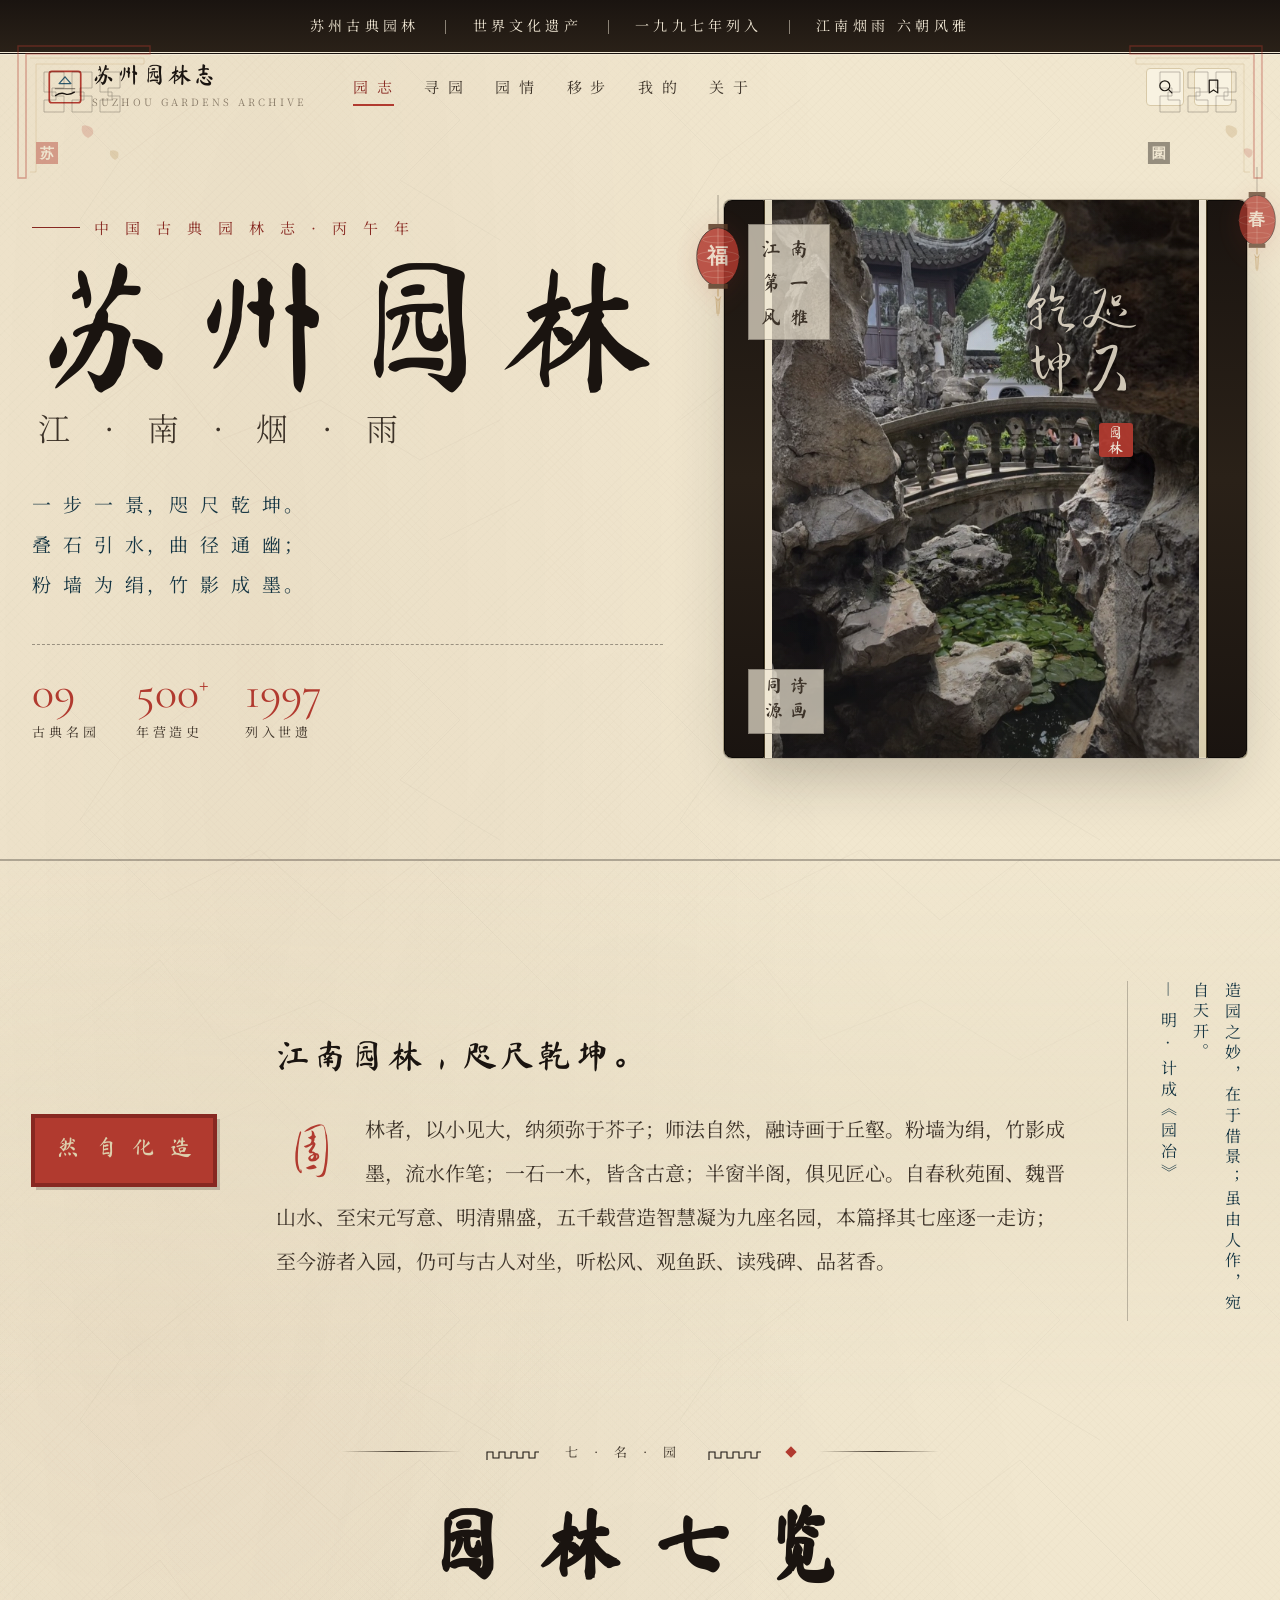
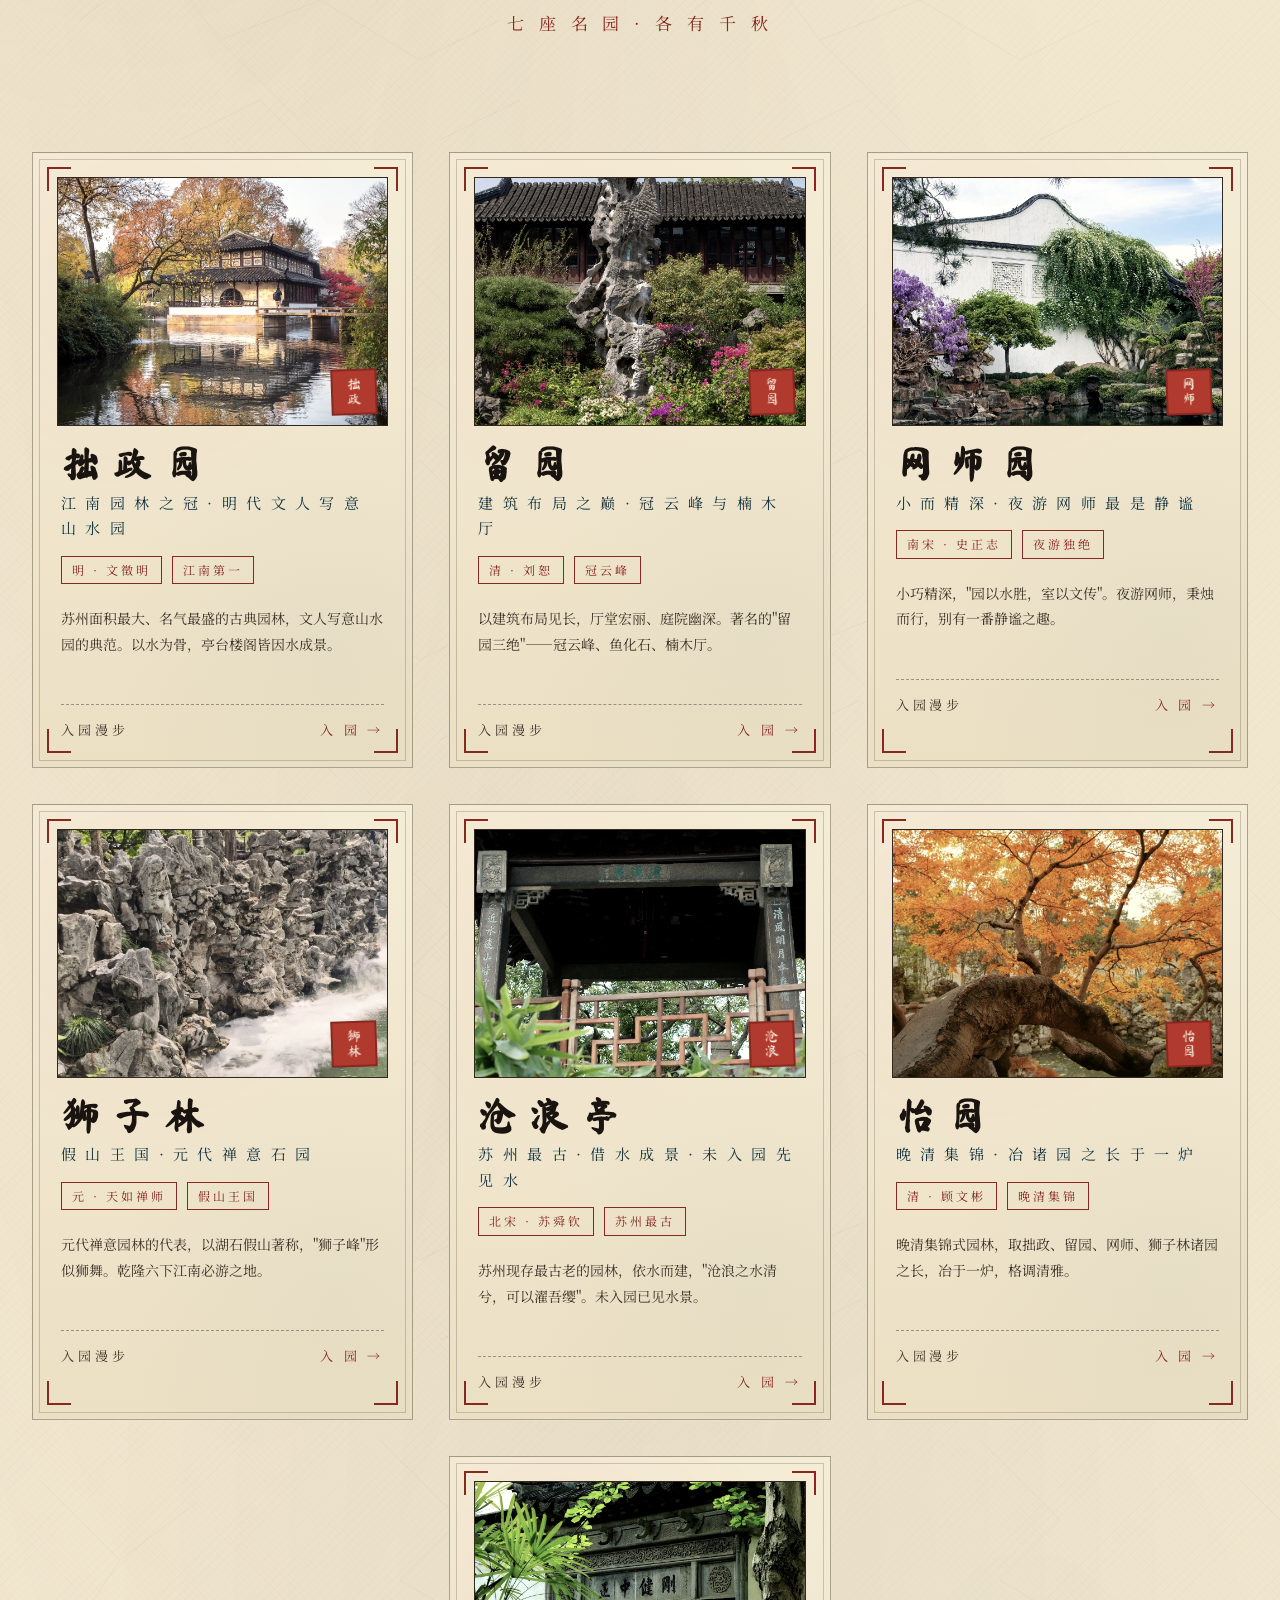
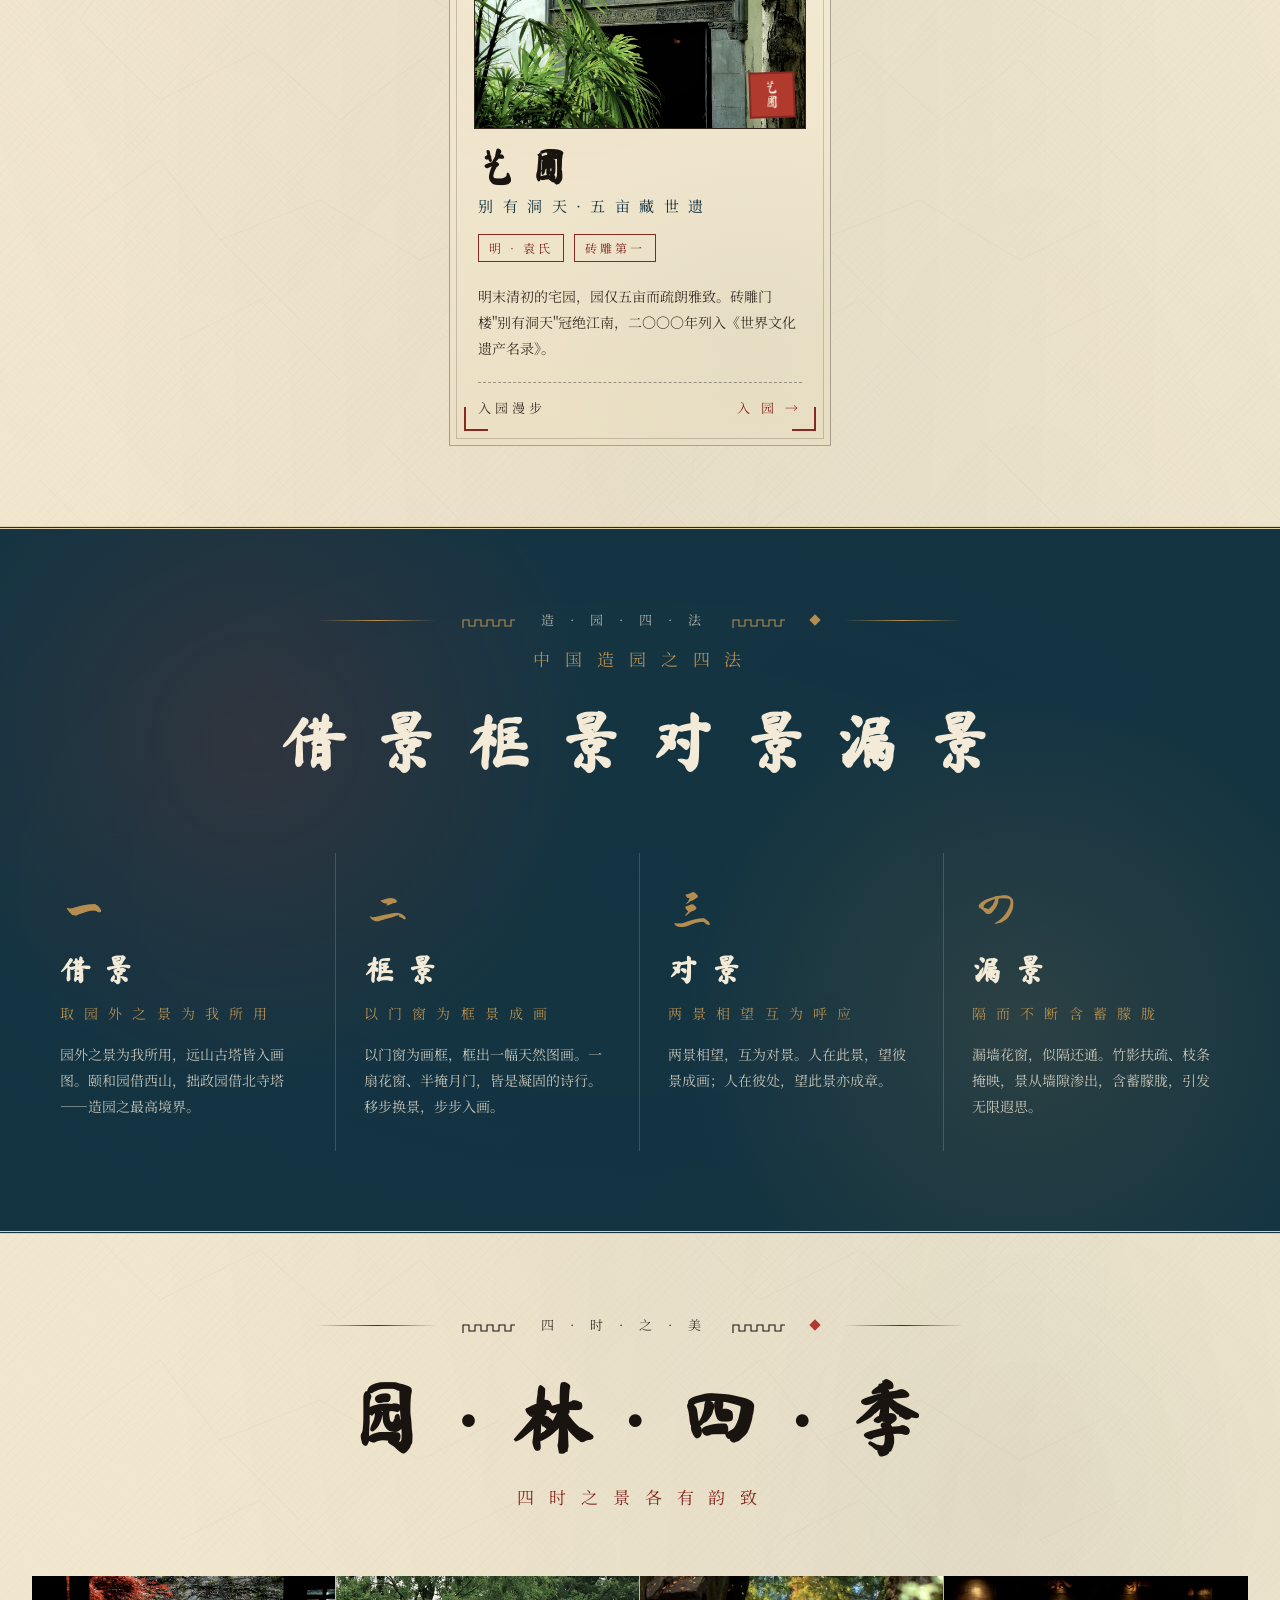
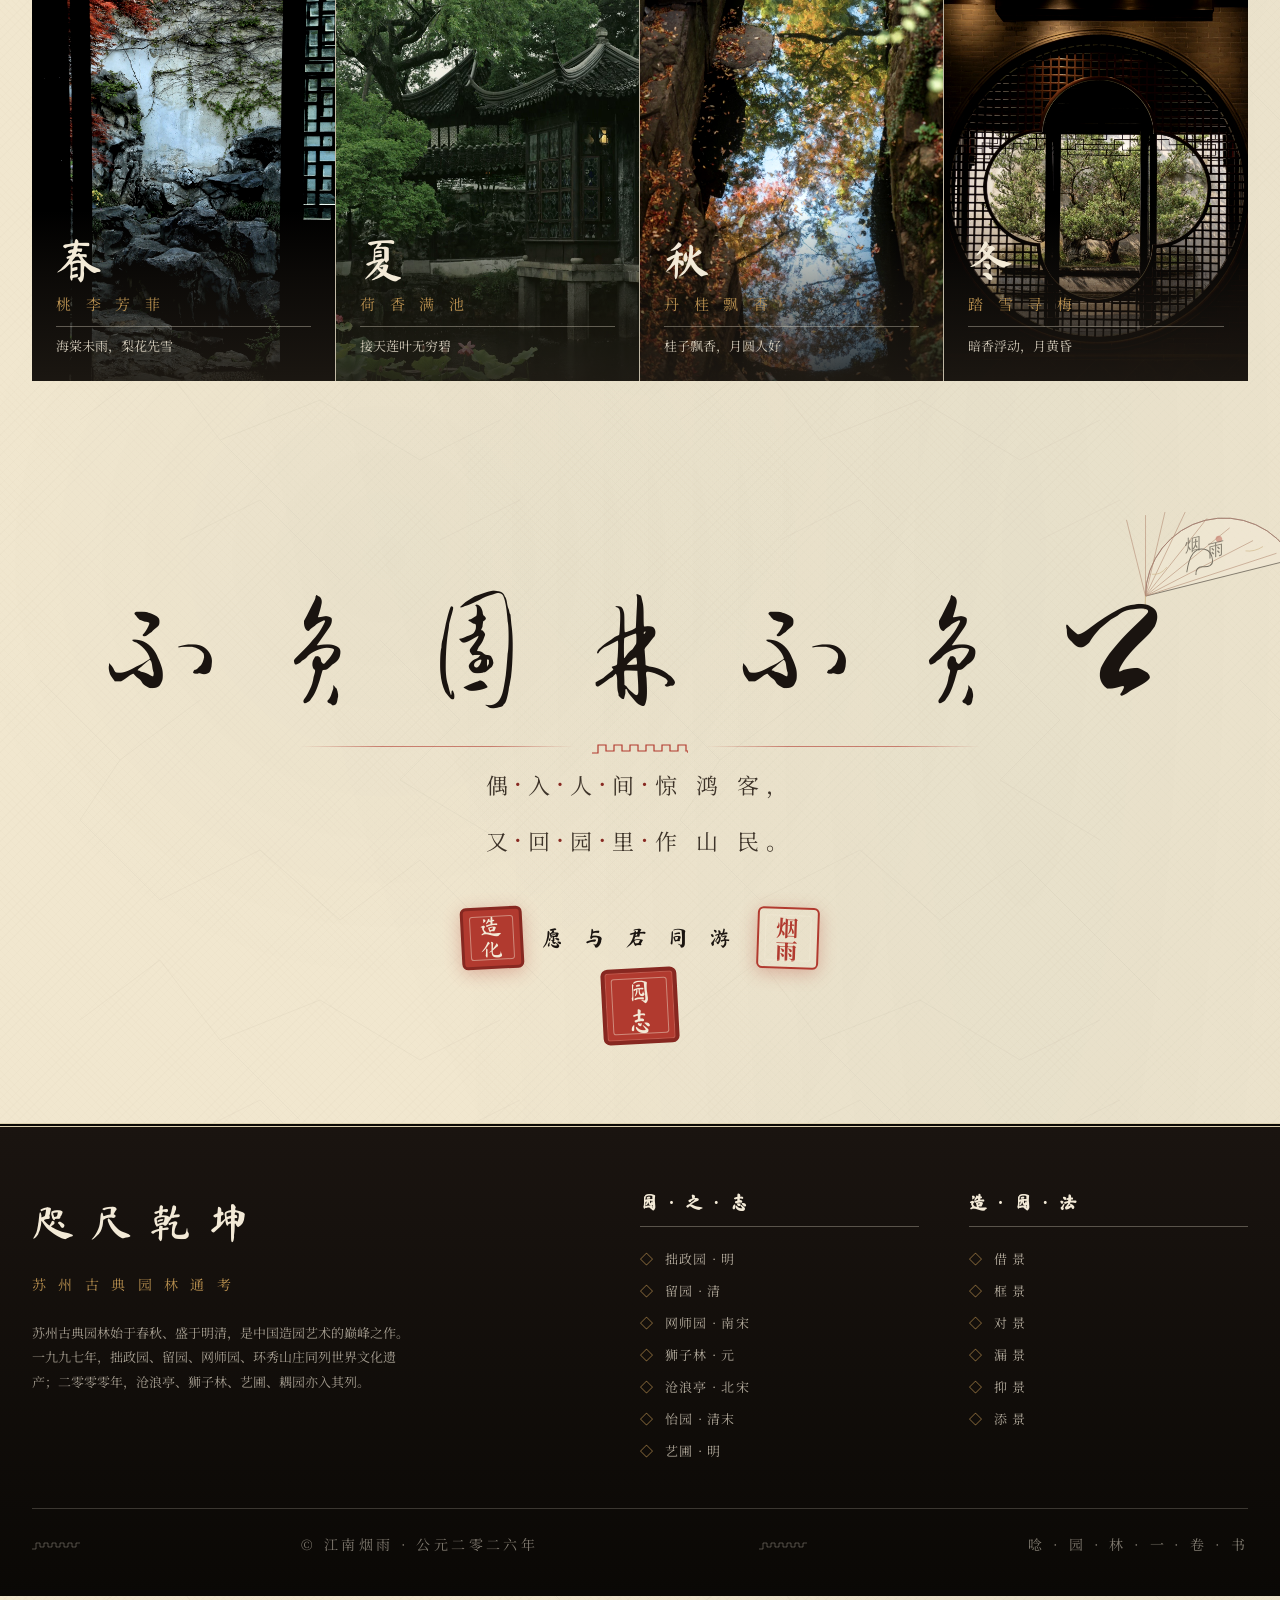
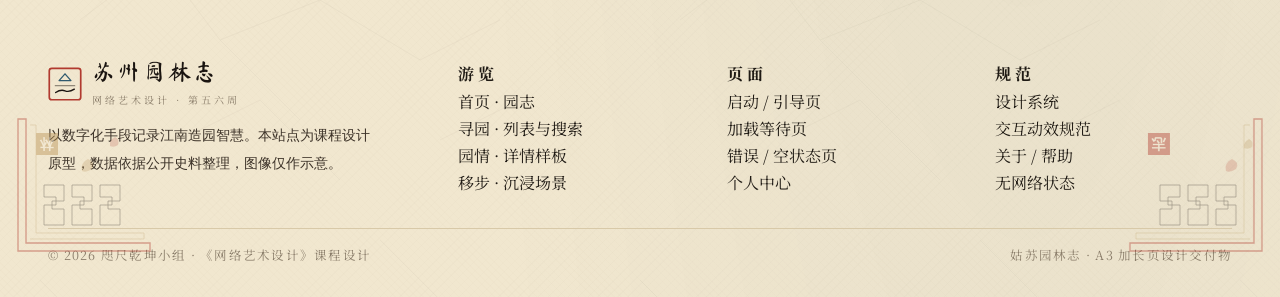
==== commit 9fae62eb: "Add files via upload" ====
--- a/index.html
+++ b/index.html
@@ -8,6 +8,7 @@
 <link rel="preconnect" href="https://fonts.googleapis.com">
 <link rel="preconnect" href="https://fonts.gstatic.com" crossorigin>
 <link href="https://fonts.googleapis.com/css2?family=Ma+Shan+Zheng&family=ZCOOL+XiaoWei&family=Noto+Serif+SC:wght@200;300;400;500;600;700;900&family=Liu+Jian+Mao+Cao&family=Cormorant+Garamond:ital,wght@0,300;0,400;0,500;1,400&family=ZCOOL+QingKe+HuangYou&display=swap" rel="stylesheet">
+<link rel="stylesheet" href="app.css">
 <style>
 /* ============ 基础重置 ============ */
 *,*::before,*::after{box-sizing:border-box;margin:0;padding:0}
@@ -1179,6 +1180,9 @@
 <div class="ribbon">
   苏州古典园林 <span class="vline"></span> 世界文化遗产 <span class="vline"></span> 一九九七年列入 <span class="vline"></span> 江南烟雨 六朝风雅
 </div>
+
+<!-- 全站导航（第五/六周统一） -->
+<header data-gp-nav></header>
 
 <!-- 鼠标水墨涟漪画布 -->
 <canvas id="ripple-canvas" aria-hidden="true"></canvas>
@@ -1701,7 +1705,10 @@
 
 <!-- 模态已移除 - 详情见独立页面 garden.html -->
 
+<footer data-gp-footer></footer>
+
 <script src="illustrations.js"></script>
+<script src="app.js"></script>
 <script>
 /* ============ 数据 ============ */
 /* 卡片为静态链接，内容见 garden.html；此处不再重复维护园子数据 */
@@ -1907,6 +1914,10 @@
     scrollImg.src = GP.photoFor('hero-scroll-art');
     scrollArt.insertBefore(scrollImg, scrollArt.firstChild);
   }
+
+  /* ============ 全站导航与页脚（第五/六周统一） ============ */
+  GP_APP.nav('home');
+  GP_APP.footer();
 })();
 </script>
 </body>
--- a/app.css
+++ b/app.css
@@ -0,0 +1,571 @@
+/* ============================================================
+ * app.css — 《咫尺乾坤 · 苏州园林志》设计系统
+ * 第五/六周 · 全部核心页面共用
+ * 目录：01 令牌 02 基础 03 栅格 04 导航 05 按钮 06 表单
+ *      07 卡片 08 标签 09 模态 10 折叠 11 骨架/空/错
+ *      12 动效 13 页脚 14 响应式
+ * ============================================================ */
+
+/* ============ 01 · 设计令牌 ============ */
+:root{
+  /* 色彩 · 基础色 */
+  --c-paper:#f3ead7;      --c-paper-2:#e8dec3;   --c-paper-3:#ddd0ad;  --c-paper-4:#c9b896;
+  --c-ink:#1a1410;        --c-ink-2:#3d3329;      --c-ink-3:#5a4d3d;    --c-ink-4:#8a7d6a;
+  --c-vermilion:#b13a2f;  --c-vermilion-deep:#872821; --c-vermilion-light:#d4543f;
+  --c-daiqing:#2f5a6e;    --c-daiqing-deep:#143442;   --c-daiqing-light:#5a8090;
+  --c-gold:#b58d4e;       --c-gold-light:#d6b46e;      --c-gold-deep:#8a6a30;
+  --c-moss:#5a6b3a;       --c-copper:#a66a3d;
+
+  /* 色彩 · 语义 */
+  --bg:var(--c-paper);              --surface:#f8f2e1;      --surface-2:#efe4cb;
+  --surface-3:#e6d9ba;              --border:#d8c9a8;       --border-strong:#bfae8a;
+  --text:var(--c-ink);              --text-2:var(--c-ink-2); --text-3:var(--c-ink-3);
+  --text-4:var(--c-ink-4);          --text-inv:var(--c-paper);
+  --primary:var(--c-vermilion);      --primary-deep:var(--c-vermilion-deep);
+  --accent:var(--c-daiqing);         --accent-deep:var(--c-daiqing-deep);
+  --success:#4a6b3a;                --warning:var(--c-gold); --danger:var(--c-vermilion); --info:var(--c-daiqing);
+
+  /* 字体 */
+  --f-li:'Ma Shan Zheng','STXingkai','KaiTi',serif;          /* 标题 · 书法 */
+  --f-kai:'Noto Serif SC','STKaiti','KaiTi',serif;          /* 正文 · 楷体 */
+  --f-xw:'ZCOOL XiaoWei','STKaiti',serif;                   /* 小标题 */
+  --f-ljmc:'Liu Jian Mao Cao','STXingkai',serif;            /* 题跋 */
+  --f-qkhy:'ZCOOL QingKe HuangYou','STKaiti',serif;         /* 轻体正文 */
+  --f-latin:'Cormorant Garamond','Times New Roman',serif;   /* 数字 · 西文 */
+
+  /* 圆角 · 以小圆角贴合"纸"与"印章"质感 */
+  --r-xs:2px; --r-sm:4px; --r-md:8px; --r-lg:14px; --r-pill:999px;
+
+  /* 阴影 · 极轻，靠纸纹与描边分层 */
+  --sh-1:0 1px 2px rgba(26,20,16,.06);
+  --sh-2:0 6px 18px -6px rgba(26,20,16,.20);
+  --sh-3:0 18px 48px -12px rgba(26,20,16,.30);
+  --sh-inset:inset 0 1px 0 rgba(255,255,255,.55);
+
+  /* 间距 · 4px 基准 */
+  --s1:4px; --s2:8px; --s3:12px; --s4:16px; --s5:24px; --s6:32px; --s7:48px; --s8:64px; --s9:96px; --s10:128px;
+
+  /* 栅格 */
+  --grid-max:1320px; --gutter:32px; --cols:12;
+  --safe-x:clamp(16px,4vw,48px);
+
+  /* 动效 */
+  --ease-ink:cubic-bezier(.22,.61,.36,1);      /* 墨晕扩散 */
+  --ease-move:cubic-bezier(.16,1,.3,1);         /* 移步换景 */
+  --ease-seal:cubic-bezier(.34,1.56,.64,1);     /* 印章落款 */
+  --ease-soft:cubic-bezier(.4,0,.2,1);
+  --t-fast:160ms; --t-base:280ms; --t-slow:560ms; --t-page:760ms;
+
+  /* 层级 */
+  --z-nav:80; --z-drawer:120; --z-modal:140; --z-toast:180; --z-overlay:160;
+
+  --font-link:'Ma Shan Zheng','STXingkai','KaiTi',serif;
+}
+
+/* ============ 02 · 基础 ============ */
+*,*::before,*::after{box-sizing:border-box;margin:0;padding:0}
+[hidden]{display:none!important}
+html{-webkit-text-size-adjust:100%;scroll-behavior:smooth}
+body{
+  font-family:var(--f-kai);
+  background:var(--bg); color:var(--text);
+  line-height:1.75; font-weight:400;
+  -webkit-font-smoothing:antialiased;
+  overflow-x:hidden; position:relative; min-height:100vh;
+}
+/* 宣纸底纹 */
+body.gp-paper::before{
+  content:'';position:fixed;inset:0;z-index:0;pointer-events:none;
+  background:
+    radial-gradient(ellipse at 18% 8%, rgba(166,106,61,.07) 0%, transparent 42%),
+    radial-gradient(ellipse at 82% 84%, rgba(47,90,110,.06) 0%, transparent 42%),
+    radial-gradient(ellipse at 50% 50%, rgba(26,20,16,.045) 0%, transparent 62%);
+}
+body.gp-paper::after{
+  content:'';position:fixed;inset:0;z-index:0;pointer-events:none;mix-blend-mode:multiply;
+  background-image:
+    radial-gradient(circle at 12% 22%, rgba(139,90,60,.05) 0%, transparent 8%),
+    radial-gradient(circle at 78% 68%, rgba(26,20,16,.035) 0%, transparent 6%),
+    repeating-linear-gradient(45deg, transparent 0 4px, rgba(139,90,60,.014) 4px 5px),
+    repeating-linear-gradient(-45deg, transparent 0 6px, rgba(26,20,16,.012) 6px 7px);
+}
+.gp-wrap{position:relative;z-index:2;max-width:var(--grid-max);margin:0 auto;padding:0 var(--safe-x)}
+img{max-width:100%;display:block}
+a{color:inherit;text-decoration:none}
+button,input,select,textarea{font:inherit;color:inherit}
+ul,ol{list-style:none}
+::selection{background:rgba(177,58,47,.22)}
+:focus-visible{outline:2px solid var(--c-vermilion);outline-offset:3px;border-radius:var(--r-xs)}
+
+/* 标题体系 */
+.gp-h1{font-family:var(--f-li);font-size:clamp(34px,5vw,56px);line-height:1.16;letter-spacing:.06em;color:var(--c-ink)}
+.gp-h2{font-family:var(--f-li);font-size:clamp(26px,3vw,36px);line-height:1.25;letter-spacing:.08em;color:var(--c-ink)}
+.gp-h3{font-family:var(--f-xw);font-size:clamp(19px,2vw,23px);line-height:1.4;letter-spacing:.06em;color:var(--c-ink)}
+.gp-eyebrow{font-family:var(--f-kai);font-size:13px;letter-spacing:.34em;color:var(--primary-deep);display:flex;align-items:center;gap:14px}
+.gp-eyebrow::before{content:'';width:44px;height:1px;background:var(--primary-deep);flex:none}
+.gp-lead{font-family:var(--f-qkhy);font-size:17px;line-height:2.05;color:var(--text-2);letter-spacing:.02em}
+.gp-body{font-family:var(--f-qkhy);font-size:15.5px;line-height:2.05;color:var(--text-2)}
+.gp-muted{color:var(--text-3)}
+.gp-rule{height:1px;background:linear-gradient(90deg,var(--border-strong),transparent);border:0;margin:var(--s6) 0}
+.gp-brush{display:block;width:120px;height:18px;margin:16px 0 22px;
+  background:url("data:image/svg+xml;utf8,<svg xmlns='http://www.w3.org/2000/svg' viewBox='0 0 120 18'><path d='M2 9 Q30 2 60 8 T118 7' stroke='%231a1410' stroke-width='2.2' fill='none' stroke-linecap='round' opacity='.85'/><path d='M4 12 Q40 14 80 11 T116 12' stroke='%231a1410' stroke-width='1.2' fill='none' stroke-linecap='round' opacity='.55'/></svg>") no-repeat center/contain}
+.gp-section{padding:clamp(48px,7vw,96px) 0;position:relative;z-index:2}
+.gp-section--tight{padding:clamp(32px,4vw,56px) 0}
+
+/* 印章 */
+.gp-seal{
+  display:inline-flex;align-items:center;justify-content:center;
+  width:72px;height:72px;background:var(--primary);color:var(--text-inv);
+  font-family:var(--f-li);font-size:25px;line-height:1.05;letter-spacing:0;
+  border:3px solid var(--primary-deep);border-radius:var(--r-sm);padding:6px;text-align:center;
+  box-shadow:0 0 0 1px var(--primary-deep),inset 0 0 0 1px rgba(243,234,215,.18);
+  position:relative;transform:rotate(-3deg);
+}
+.gp-seal::before{content:'';position:absolute;inset:6px;border:1px solid rgba(243,234,215,.45);border-radius:2px}
+.gp-seal--sm{width:44px;height:44px;font-size:16px;border-width:2px;padding:4px}
+.gp-seal--sm::before{inset:4px}
+.gp-seal--flat{transform:none}
+
+/* ============ 03 · 栅格与断点 ============ */
+.gp-grid{display:grid;grid-template-columns:repeat(var(--cols),1fr);gap:var(--gutter)}
+.gp-col-3{grid-column:span 3}.gp-col-4{grid-column:span 4}.gp-col-5{grid-column:span 5}
+.gp-col-6{grid-column:span 6}.gp-col-7{grid-column:span 7}.gp-col-8{grid-column:span 8}
+.gp-col-9{grid-column:span 9}.gp-col-12{grid-column:span 12}
+.gp-safe-note{
+  font-family:var(--f-kai);font-size:12px;color:var(--text-4);letter-spacing:.1em;
+  border-left:2px solid var(--border-strong);padding-left:10px;margin-top:var(--s4);
+}
+
+/* ============ 04 · 导航 ============ */
+.gp-nav{
+  position:sticky;top:0;z-index:var(--z-nav);
+  background:rgba(243,234,215,.88);backdrop-filter:blur(14px) saturate(1.1);
+  border-bottom:1px solid var(--border);
+}
+.gp-nav__inner{display:flex;align-items:center;gap:var(--s6);height:64px}
+.gp-brand{display:flex;align-items:center;gap:10px;flex:none}
+.gp-brand__mark{width:34px;height:34px;flex:none}
+.gp-brand__txt{font-family:var(--f-li);font-size:23px;letter-spacing:.1em;color:var(--c-ink);line-height:1}
+.gp-brand__sub{font-family:var(--f-kai);font-size:10px;letter-spacing:.3em;color:var(--text-4);display:block;margin-top:3px}
+.gp-nav__links{display:flex;gap:2px;flex:1;min-width:0}
+.gp-nav__link{
+  position:relative;padding:8px 14px;font-family:var(--f-kai);font-size:15px;letter-spacing:.16em;
+  color:var(--text-2);border-radius:var(--r-sm);transition:color var(--t-fast) var(--ease-soft);
+}
+.gp-nav__link::after{
+  content:'';position:absolute;left:14px;right:14px;bottom:2px;height:1.5px;
+  background:var(--primary);transform:scaleX(0);transform-origin:left;
+  transition:transform var(--t-base) var(--ease-move);
+}
+.gp-nav__link:hover{color:var(--c-ink)}
+.gp-nav__link:hover::after{transform:scaleX(1)}
+.gp-nav__link.is-active{color:var(--primary-deep)}
+.gp-nav__link.is-active::after{transform:scaleX(1)}
+.gp-nav__tools{display:flex;align-items:center;gap:10px;flex:none}
+.gp-iconbtn{
+  width:38px;height:38px;display:inline-flex;align-items:center;justify-content:center;
+  border:1px solid var(--border);border-radius:var(--r-sm);background:var(--surface);
+  cursor:pointer;transition:all var(--t-fast) var(--ease-soft);position:relative;
+}
+.gp-iconbtn:hover{border-color:var(--primary);color:var(--primary);transform:translateY(-2px)}
+.gp-iconbtn:active{transform:translateY(0)}
+.gp-iconbtn__dot{
+  position:absolute;top:6px;right:6px;width:7px;height:7px;border-radius:50%;
+  background:var(--primary);border:1.5px solid var(--surface);
+}
+.gp-nav__toggle{display:none}
+
+/* 行内导航（沉浸场景页自带顶栏时的补充导航） */
+.gp-inline{display:flex;gap:2px;align-items:center}
+.gp-inline .gp-nav__link{font-size:14px;padding:6px 11px;letter-spacing:.12em}
+@media (max-width:1100px){ .gp-inline{display:none} }
+
+/* 移动端抽屉 */
+.gp-drawer{
+  position:fixed;inset:0;z-index:var(--z-drawer);visibility:hidden;
+}
+.gp-drawer.is-open{visibility:visible}
+.gp-drawer__mask{position:absolute;inset:0;background:rgba(26,20,16,.42);opacity:0;transition:opacity var(--t-base) var(--ease-soft);backdrop-filter:blur(2px)}
+.gp-drawer.is-open .gp-drawer__mask{opacity:1}
+.gp-drawer__panel{
+  position:absolute;left:0;right:0;top:0;background:var(--surface);
+  padding:18px var(--safe-x) 26px;border-bottom:1px solid var(--border);
+  transform:translateY(-100%);transition:transform var(--t-slow) var(--ease-move);
+  box-shadow:var(--sh-2);
+}
+.gp-drawer.is-open .gp-drawer__panel{transform:translateY(0)}
+.gp-drawer__links{display:grid;grid-template-columns:repeat(2,1fr);gap:2px;margin-top:14px}
+.gp-drawer__links a{
+  padding:13px 12px;font-family:var(--f-kai);font-size:15px;letter-spacing:.14em;
+  border:1px solid transparent;border-radius:var(--r-sm);transition:all var(--t-fast) var(--ease-soft);
+}
+.gp-drawer__links a:hover{border-color:var(--border-strong);background:var(--surface-2)}
+.gp-drawer__links a.is-active{color:var(--primary-deep);border-color:var(--primary);background:rgba(177,58,47,.06)}
+
+/* ============ 05 · 按钮 ============ */
+.gp-btn{
+  position:relative;display:inline-flex;align-items:center;justify-content:center;gap:8px;
+  padding:11px 24px;border-radius:var(--r-sm);border:1px solid transparent;cursor:pointer;
+  font-family:var(--f-kai);font-size:15px;letter-spacing:.16em;line-height:1.4;
+  transition:transform var(--t-fast) var(--ease-seal),box-shadow var(--t-base) var(--ease-soft),
+             background var(--t-fast) var(--ease-soft),color var(--t-fast) var(--ease-soft),
+             border-color var(--t-fast) var(--ease-soft);
+  overflow:hidden;white-space:nowrap;user-select:none;
+}
+.gp-btn:active{transform:scale(.96)}
+.gp-btn--primary{background:var(--primary);color:var(--text-inv);box-shadow:0 4px 14px -6px rgba(177,58,47,.6)}
+.gp-btn--primary:hover{background:var(--primary-deep);transform:translateY(-2px);box-shadow:0 10px 22px -10px rgba(177,58,47,.75)}
+.gp-btn--accent{background:var(--accent);color:var(--text-inv);box-shadow:0 4px 14px -6px rgba(47,90,110,.6)}
+.gp-btn--accent:hover{background:var(--accent-deep);transform:translateY(-2px)}
+.gp-btn--ghost{background:var(--surface);border-color:var(--border-strong);color:var(--text)}
+.gp-btn--ghost:hover{border-color:var(--primary);color:var(--primary);background:#fff}
+.gp-btn--quiet{background:transparent;color:var(--text-2);border-color:transparent;padding:8px 12px}
+.gp-btn--quiet:hover{color:var(--primary);background:rgba(177,58,47,.07)}
+.gp-btn--link{background:none;padding:0;color:var(--primary-deep);border-bottom:1px solid rgba(135,40,33,.35);border-radius:0}
+.gp-btn--link:hover{border-bottom-color:var(--primary-deep);color:var(--primary)}
+.gp-btn--lg{padding:15px 34px;font-size:16.5px;letter-spacing:.2em}
+.gp-btn--sm{padding:7px 14px;font-size:13px;letter-spacing:.1em}
+.gp-btn--block{width:100%}
+.gp-btn[disabled],.gp-btn.is-disabled{opacity:.45;cursor:not-allowed;transform:none!important;box-shadow:none!important}
+.gp-btn.is-loading{color:transparent!important;pointer-events:none}
+.gp-btn.is-loading::after{
+  content:'';position:absolute;inset:0;margin:auto;width:15px;height:15px;border-radius:50%;
+  border:2px solid rgba(243,234,215,.4);border-top-color:var(--text-inv);
+  animation:gpSpin .7s linear infinite;
+}
+.gp-btn--ghost.is-loading::after,.gp-btn--quiet.is-loading::after{border-color:rgba(177,58,47,.25);border-top-color:var(--primary)}
+.gp-btn__ink{position:absolute;inset:0;background:radial-gradient(circle at center,rgba(255,255,255,.28),transparent 65%);opacity:0;transition:opacity var(--t-base) var(--ease-soft)}
+.gp-btn:hover .gp-btn__ink{opacity:1}
+
+/* 图标按钮态 */
+.gp-like,.gp-collect,.gp-share{
+  display:inline-flex;align-items:center;gap:7px;padding:8px 13px;border:1px solid var(--border);
+  border-radius:var(--r-pill);background:var(--surface);cursor:pointer;
+  font-family:var(--f-kai);font-size:13.5px;color:var(--text-2);
+  transition:all var(--t-fast) var(--ease-soft);position:relative;
+}
+.gp-like:hover,.gp-collect:hover,.gp-share:hover{border-color:var(--primary);color:var(--primary)}
+.gp-like.is-on,.gp-collect.is-on{background:rgba(177,58,47,.09);border-color:var(--primary);color:var(--primary-deep)}
+.gp-like.is-on .gp-like__icon{animation:gpPop .5s var(--ease-seal)}
+.gp-collect.is-on .gp-collect__icon{animation:gpFloat .6s var(--ease-move)}
+.gp-like__icon,.gp-collect__icon,.gp-share__icon{width:17px;height:17px;flex:none;transition:transform var(--t-fast) var(--ease-seal)}
+.gp-like.is-on .gp-like__icon{transform:scale(1.14)}
+/* 点赞朱砂印 / 收藏笺片 粒子 */
+.gp-spark{position:absolute;pointer-events:none;width:8px;height:8px;border-radius:50%;background:var(--primary);opacity:0}
+
+/* ============ 06 · 表单 ============ */
+.gp-field{display:flex;flex-direction:column;gap:7px}
+.gp-label{font-family:var(--f-kai);font-size:13px;letter-spacing:.2em;color:var(--text-3)}
+.gp-input,.gp-select,.gp-textarea{
+  width:100%;padding:12px 15px;background:var(--surface);border:1px solid var(--border-strong);
+  border-radius:var(--r-sm);font-family:var(--f-kai);font-size:15px;color:var(--text);
+  transition:border-color var(--t-fast) var(--ease-soft),box-shadow var(--t-fast) var(--ease-soft),background var(--t-fast);
+}
+.gp-input::placeholder,.gp-textarea::placeholder{color:var(--text-4);letter-spacing:.1em}
+.gp-input:hover,.gp-textarea:hover{border-color:var(--c-copper)}
+.gp-input:focus,.gp-textarea:focus,.gp-select:focus{
+  outline:none;border-color:var(--primary);background:#fff;box-shadow:0 0 0 3px rgba(177,58,47,.12);
+}
+.gp-input.is-error{border-color:var(--danger);box-shadow:0 0 0 3px rgba(177,58,47,.13)}
+.gp-input.is-success{border-color:var(--success)}
+.gp-input:disabled{background:var(--surface-2);color:var(--text-4);cursor:not-allowed}
+.gp-textarea{min-height:112px;resize:vertical;line-height:1.9}
+.gp-help{font-size:12.5px;color:var(--text-4)}
+.gp-help--error{color:var(--danger)}
+.gp-help--ok{color:var(--success)}
+.gp-search{position:relative;display:flex;align-items:center}
+.gp-search__icon{position:absolute;left:15px;width:17px;height:17px;color:var(--text-4);pointer-events:none}
+.gp-search input{padding-left:44px}
+.gp-search__clear{position:absolute;right:10px;width:24px;height:24px;border:0;background:transparent;cursor:pointer;color:var(--text-4);border-radius:50%;display:none}
+.gp-search__clear:hover{background:var(--surface-2);color:var(--text-2)}
+.gp-search.has-value .gp-search__clear{display:block}
+/* 开关 */
+.gp-switch{position:relative;width:46px;height:26px;flex:none}
+.gp-switch input{position:absolute;opacity:0;width:100%;height:100%;margin:0;cursor:pointer}
+.gp-switch__track{position:absolute;inset:0;background:var(--border-strong);border-radius:var(--r-pill);transition:background var(--t-base) var(--ease-soft);pointer-events:none}
+.gp-switch__dot{position:absolute;top:3px;left:3px;width:20px;height:20px;border-radius:50%;background:#fff;box-shadow:var(--sh-1);transition:transform var(--t-base) var(--ease-move);pointer-events:none}
+.gp-switch input:checked ~ .gp-switch__track{background:var(--primary)}
+.gp-switch input:checked ~ .gp-switch__dot{transform:translateX(20px)}
+.gp-switch input:focus-visible ~ .gp-switch__track{box-shadow:0 0 0 3px rgba(177,58,47,.18)}
+/* 滑块 */
+.gp-range{width:100%;-webkit-appearance:none;appearance:none;height:4px;border-radius:2px;background:var(--border-strong);outline:none}
+.gp-range::-webkit-slider-thumb{-webkit-appearance:none;width:18px;height:18px;border-radius:50%;background:var(--primary);border:2px solid var(--paper, #f3ead7);box-shadow:var(--sh-1);cursor:pointer;transition:transform var(--t-fast) var(--ease-seal)}
+.gp-range::-webkit-slider-thumb:hover{transform:scale(1.18)}
+
+/* ============ 07 · 卡片 ============ */
+.gp-card{
+  position:relative;background:var(--surface);border:1px solid var(--border);
+  border-radius:var(--r-md);overflow:hidden;
+  transition:transform var(--t-base) var(--ease-move),box-shadow var(--t-base) var(--ease-soft),border-color var(--t-base);
+}
+.gp-card--hover:hover{transform:translateY(-6px);box-shadow:var(--sh-3);border-color:var(--border-strong)}
+.gp-card__media{position:relative;overflow:hidden;background:var(--surface-2)}
+.gp-card__media img{width:100%;height:100%;object-fit:cover;transition:transform 1.1s var(--ease-move),filter var(--t-slow)}
+.gp-card--hover:hover .gp-card__media img{transform:scale(1.06)}
+.gp-card__media::after{content:'';position:absolute;inset:0;background:linear-gradient(180deg,transparent 45%,rgba(26,20,16,.34));pointer-events:none}
+.gp-card__body{padding:18px 20px 20px}
+.gp-card__title{font-family:var(--f-xw);font-size:19px;letter-spacing:.08em;color:var(--c-ink);line-height:1.45}
+.gp-card__desc{font-family:var(--f-qkhy);font-size:14px;line-height:1.95;color:var(--text-3);margin-top:8px}
+.gp-card__meta{display:flex;align-items:center;gap:12px;margin-top:14px;font-family:var(--f-kai);font-size:12px;color:var(--text-4);letter-spacing:.1em}
+.gp-card__ribbon{
+  position:absolute;top:12px;left:12px;z-index:2;background:rgba(26,20,16,.72);color:var(--text-inv);
+  font-family:var(--f-kai);font-size:11.5px;letter-spacing:.2em;padding:4px 10px;border-radius:var(--r-xs);
+  backdrop-filter:blur(4px);
+}
+.gp-card__seal{position:absolute;right:12px;bottom:12px;z-index:2}
+.gp-card__fav{
+  position:absolute;top:10px;right:10px;z-index:3;width:34px;height:34px;border-radius:50%;
+  border:1px solid rgba(243,234,215,.5);background:rgba(26,20,16,.42);color:var(--text-inv);
+  display:flex;align-items:center;justify-content:center;cursor:pointer;backdrop-filter:blur(4px);
+  transition:all var(--t-fast) var(--ease-soft);opacity:0;transform:translateY(-6px);
+}
+.gp-card--hover:hover .gp-card__fav{opacity:1;transform:translateY(0)}
+.gp-card__fav:hover{background:var(--primary);border-color:var(--primary)}
+.gp-card__fav.is-on{opacity:1;transform:none;background:var(--primary);border-color:var(--primary)}
+.gp-card__fav.is-on svg{fill:currentColor}
+/* 横向图文混排 */
+.gp-card--row{display:flex;align-items:stretch}
+.gp-card--row .gp-card__media{width:190px;flex:none}
+.gp-card--row .gp-card__body{flex:1;min-width:0}
+/* 骨架覆盖 */
+.gp-card.is-loading .gp-card__media::after{background:var(--surface-2)}
+
+/* ============ 08 · 标签 ============ */
+.gp-tag{
+  display:inline-flex;align-items:center;gap:5px;padding:4px 11px;border-radius:var(--r-pill);
+  border:1px solid var(--border-strong);background:var(--surface-2);
+  font-family:var(--f-kai);font-size:12.5px;letter-spacing:.12em;color:var(--text-2);
+  transition:all var(--t-fast) var(--ease-soft);
+}
+a.gp-tag:hover{border-color:var(--primary);color:var(--primary)}
+.gp-tag--primary{background:rgba(177,58,47,.1);border-color:rgba(177,58,47,.35);color:var(--primary-deep)}
+.gp-tag--accent{background:rgba(47,90,110,.1);border-color:rgba(47,90,110,.32);color:var(--accent-deep)}
+.gp-tag--gold{background:rgba(181,141,78,.13);border-color:rgba(181,141,78,.4);color:var(--gold-deep)}
+.gp-tag--solid{background:var(--primary);border-color:var(--primary);color:var(--text-inv)}
+.gp-chip{
+  display:inline-flex;align-items:center;gap:6px;padding:7px 15px;border-radius:var(--r-pill);
+  border:1px solid var(--border-strong);background:var(--surface);cursor:pointer;
+  font-family:var(--f-kai);font-size:13.5px;letter-spacing:.1em;color:var(--text-2);
+  transition:all var(--t-fast) var(--ease-soft);
+}
+.gp-chip:hover{border-color:var(--primary);color:var(--primary)}
+.gp-chip.is-on{background:var(--primary);border-color:var(--primary);color:var(--text-inv)}
+.gp-chip.is-on:hover{background:var(--primary-deep)}
+.gp-chip__n{font-family:var(--f-latin);font-size:13px;opacity:.7}
+
+/* 面包屑 */
+.gp-crumb{display:flex;align-items:center;gap:8px;font-family:var(--f-kai);font-size:13px;color:var(--text-3);letter-spacing:.1em;flex-wrap:wrap}
+.gp-crumb a:hover{color:var(--primary)}
+.gp-crumb__sep{color:var(--border-strong)}
+
+/* 分段控件 */
+.gp-seg{display:inline-flex;padding:3px;background:var(--surface-2);border:1px solid var(--border);border-radius:var(--r-pill);gap:2px}
+.gp-seg button{
+  border:0;background:transparent;cursor:pointer;padding:6px 16px;border-radius:var(--r-pill);
+  font-family:var(--f-kai);font-size:13.5px;letter-spacing:.12em;color:var(--text-3);
+  transition:all var(--t-fast) var(--ease-soft);
+}
+.gp-seg button.is-on{background:var(--surface);color:var(--primary-deep);box-shadow:var(--sh-1)}
+
+/* 标签页 */
+.gp-tabs{display:flex;gap:var(--s5);border-bottom:1px solid var(--border);position:relative}
+.gp-tabs button{
+  border:0;background:transparent;cursor:pointer;padding:12px 2px 14px;
+  font-family:var(--f-xw);font-size:16px;letter-spacing:.14em;color:var(--text-3);position:relative;
+  transition:color var(--t-fast) var(--ease-soft);
+}
+.gp-tabs button::after{
+  content:'';position:absolute;left:0;right:0;bottom:-1px;height:2px;background:var(--primary);
+  transform:scaleX(0);transition:transform var(--t-base) var(--ease-move);
+}
+.gp-tabs button:hover{color:var(--text)}
+.gp-tabs button.is-on{color:var(--primary-deep)}
+.gp-tabs button.is-on::after{transform:scaleX(1)}
+
+/* ============ 09 · 模态 / 抽屉 ============ */
+.gp-modal{position:fixed;inset:0;z-index:var(--z-modal);visibility:hidden}
+.gp-modal.is-open{visibility:visible}
+.gp-modal__mask{position:absolute;inset:0;background:rgba(26,20,16,.46);opacity:0;transition:opacity var(--t-base) var(--ease-soft);backdrop-filter:blur(3px)}
+.gp-modal.is-open .gp-modal__mask{opacity:1}
+.gp-modal__box{
+  position:absolute;left:50%;top:50%;transform:translate(-50%,-46%) scale(.96);opacity:0;
+  width:min(560px,calc(100vw - 40px));max-height:86vh;overflow:auto;
+  background:var(--surface);border:1px solid var(--border-strong);border-radius:var(--r-md);
+  box-shadow:var(--sh-3);padding:30px 32px 28px;
+  transition:transform var(--t-slow) var(--ease-move),opacity var(--t-base) var(--ease-soft);
+}
+.gp-modal.is-open .gp-modal__box{transform:translate(-50%,-50%) scale(1);opacity:1}
+.gp-modal__close{position:absolute;top:14px;right:16px;border:0;background:transparent;cursor:pointer;color:var(--text-4);font-size:22px;line-height:1;padding:6px;border-radius:var(--r-sm)}
+.gp-modal__close:hover{color:var(--primary);background:var(--surface-2)}
+.gp-modal__title{font-family:var(--f-xw);font-size:20px;letter-spacing:.1em;margin-bottom:12px}
+
+/* Toast */
+.gp-toast{
+  position:fixed;left:50%;bottom:44px;z-index:var(--z-toast);transform:translate(-50%,16px);
+  display:flex;align-items:center;gap:10px;padding:12px 22px;border-radius:var(--r-pill);
+  background:rgba(26,20,16,.94);color:var(--text-inv);font-family:var(--f-kai);font-size:14.5px;letter-spacing:.1em;
+  box-shadow:var(--sh-3);opacity:0;pointer-events:none;transition:opacity var(--t-base),transform var(--t-base) var(--ease-move);
+}
+.gp-toast.is-show{opacity:1;transform:translate(-50%,0)}
+.gp-toast--ok{background:rgba(60,88,48,.96)}
+.gp-toast--err{background:rgba(135,40,33,.96)}
+.gp-toast__icon{width:16px;height:16px;flex:none}
+
+/* ============ 10 · 折叠面板 ============ */
+.gp-acc{border-top:1px solid var(--border)}
+.gp-acc__item{border-bottom:1px solid var(--border)}
+.gp-acc__head{
+  width:100%;display:flex;align-items:center;gap:12px;padding:18px 4px;border:0;background:transparent;
+  cursor:pointer;text-align:left;font-family:var(--f-xw);font-size:16.5px;letter-spacing:.1em;color:var(--text);
+  transition:color var(--t-fast) var(--ease-soft);
+}
+.gp-acc__head:hover{color:var(--primary)}
+.gp-acc__head[aria-expanded="true"]{color:var(--primary-deep)}
+.gp-acc__arrow{margin-left:auto;width:15px;height:15px;flex:none;color:var(--text-3);transition:transform var(--t-base) var(--ease-move)}
+.gp-acc__head[aria-expanded="true"] .gp-acc__arrow{transform:rotate(180deg);color:var(--primary)}
+.gp-acc__panel{overflow:hidden;height:0;transition:height var(--t-slow) var(--ease-move)}
+.gp-acc__inner{padding:2px 4px 22px;font-family:var(--f-qkhy);font-size:15px;line-height:2.05;color:var(--text-2)}
+
+/* ============ 11 · 骨架 / 空 / 错 / 进度 ============ */
+.gp-sk{background:linear-gradient(100deg,var(--surface-2) 30%,var(--surface-3) 50%,var(--surface-2) 70%);
+  background-size:220% 100%;animation:gpShimmer 1.4s ease-in-out infinite;border-radius:var(--r-sm)}
+.gp-sk--line{height:13px;margin-bottom:10px}
+.gp-sk--title{height:22px;width:62%;margin-bottom:14px}
+.gp-sk--media{height:170px;margin-bottom:14px}
+.gp-progress{height:4px;background:var(--surface-3);border-radius:2px;overflow:hidden}
+.gp-progress__bar{height:100%;width:0;background:linear-gradient(90deg,var(--primary),var(--c-gold));transition:width var(--t-slow) var(--ease-soft)}
+.gp-progress__bar.is-indeterminate{width:36%;animation:gpIndeterminate 1.4s var(--ease-soft) infinite}
+.gp-state{display:flex;flex-direction:column;align-items:center;text-align:center;gap:14px;padding:56px 24px}
+.gp-state__art{width:120px;height:120px;opacity:.9}
+.gp-state__title{font-family:var(--f-xw);font-size:20px;letter-spacing:.16em;color:var(--text)}
+.gp-state__desc{font-family:var(--f-qkhy);font-size:14.5px;color:var(--text-3);max-width:380px;line-height:1.95}
+.gp-state__actions{display:flex;gap:12px;margin-top:6px;flex-wrap:wrap;justify-content:center}
+.gp-banner{
+  display:flex;align-items:center;gap:12px;padding:13px 18px;border-radius:var(--r-sm);
+  border:1px solid var(--border-strong);background:var(--surface-2);
+  font-family:var(--f-kai);font-size:14px;letter-spacing:.06em;color:var(--text-2);
+}
+.gp-banner--warn{border-color:rgba(181,141,78,.5);background:rgba(181,141,78,.12);color:var(--gold-deep)}
+.gp-banner--err{border-color:rgba(177,58,47,.45);background:rgba(177,58,47,.09);color:var(--primary-deep)}
+.gp-banner--ok{border-color:rgba(74,107,58,.45);background:rgba(74,107,58,.1);color:#3a5730}
+.gp-banner__icon{width:18px;height:18px;flex:none}
+
+/* 评论区 */
+.gp-comment{display:flex;gap:14px;padding:20px 0;border-bottom:1px dashed var(--border)}
+.gp-avatar{width:44px;height:44px;border-radius:50%;flex:none;display:flex;align-items:center;justify-content:center;
+  font-family:var(--f-li);font-size:19px;color:var(--text-inv);background:var(--accent);overflow:hidden}
+.gp-avatar--1{background:var(--primary)}.gp-avatar--2{background:var(--c-gold)}.gp-avatar--3{background:var(--moss,#5a6b3a)}
+.gp-avatar img{width:100%;height:100%;object-fit:cover}
+.gp-comment__head{display:flex;align-items:baseline;gap:10px;flex-wrap:wrap}
+.gp-comment__name{font-family:var(--f-kai);font-size:15px;color:var(--text);letter-spacing:.08em}
+.gp-comment__time{font-family:var(--f-latin);font-size:12.5px;color:var(--text-4)}
+.gp-comment__text{font-family:var(--f-qkhy);font-size:14.5px;line-height:1.95;color:var(--text-2);margin-top:6px}
+.gp-comment__acts{display:flex;gap:16px;margin-top:9px}
+.gp-comment__act{border:0;background:transparent;cursor:pointer;padding:0;font-family:var(--f-kai);font-size:12.5px;color:var(--text-4);letter-spacing:.1em;transition:color var(--t-fast)}
+.gp-comment__act:hover,.gp-comment__act.is-on{color:var(--primary)}
+
+/* 推荐区 */
+.gp-rec{display:grid;grid-template-columns:repeat(3,1fr);gap:var(--gutter)}
+
+/* ============ 12 · 动效 ============ */
+@keyframes gpSpin{to{transform:rotate(360deg)}}
+@keyframes gpPop{0%{transform:scale(1)}42%{transform:scale(1.42)}70%{transform:scale(.92)}100%{transform:scale(1.14)}}
+@keyframes gpFloat{0%{transform:translateY(0) rotate(0)}50%{transform:translateY(-7px) rotate(-7deg)}100%{transform:translateY(0) rotate(0)}}
+@keyframes gpShimmer{0%{background-position:120% 0}100%{background-position:-120% 0}}
+@keyframes gpIndeterminate{0%{transform:translateX(-100%)}100%{transform:translateX(300%)}}
+@keyframes gpInk{0%{opacity:0;filter:blur(9px);transform:translateY(22px) scale(.97)}100%{opacity:1;filter:blur(0);transform:none}}
+@keyframes gpStamp{0%{opacity:0;transform:scale(1.9) rotate(-16deg)}60%{opacity:1}100%{opacity:1;transform:scale(1) rotate(-3deg)}}
+@keyframes gpRise{0%{opacity:0;transform:translateY(26px)}100%{opacity:1;transform:none}}
+@keyframes gpDraw{0%{transform:scaleX(0)}100%{transform:scaleX(1)}}
+@keyframes gpFloatY{0%,100%{transform:translateY(0)}50%{transform:translateY(-9px)}}
+@keyframes gpBreath{0%,100%{opacity:.42;transform:scale(1)}50%{opacity:.95;transform:scale(1.07)}}
+@keyframes gpWipe{0%{clip-path:inset(0 100% 0 0)}100%{clip-path:inset(0 0 0 0)}}
+@keyframes gpFadeUp{from{opacity:0;transform:translateY(18px)}to{opacity:1;transform:none}}
+
+.gp-reveal{opacity:0}
+.gp-reveal.in-view{animation:gpInk .78s var(--ease-move) forwards}
+.gp-reveal--stagger>*{opacity:0}
+.gp-reveal--stagger.in-view>*{animation:gpRise .66s var(--ease-move) forwards}
+.gp-reveal--stagger.in-view>*:nth-child(1){animation-delay:.05s}
+.gp-reveal--stagger.in-view>*:nth-child(2){animation-delay:.13s}
+.gp-reveal--stagger.in-view>*:nth-child(3){animation-delay:.21s}
+.gp-reveal--stagger.in-view>*:nth-child(4){animation-delay:.29s}
+.gp-reveal--stagger.in-view>*:nth-child(5){animation-delay:.37s}
+.gp-reveal--stagger.in-view>*:nth-child(6){animation-delay:.45s}
+.gp-reveal--stagger.in-view>*:nth-child(7){animation-delay:.53s}
+.gp-reveal--stagger.in-view>*:nth-child(8){animation-delay:.61s}
+.gp-reveal--stagger.in-view>*:nth-child(9){animation-delay:.69s}
+.gp-float{animation:gpFloatY 5s ease-in-out infinite}
+.gp-breath{animation:gpBreath 3.2s ease-in-out infinite}
+.gp-underline{position:relative}
+.gp-underline::after{content:'';position:absolute;left:0;bottom:-2px;height:2px;width:100%;background:var(--primary);
+  transform:scaleX(0);transform-origin:left;transition:transform var(--t-slow) var(--ease-move)}
+.gp-underline:hover::after{transform:scaleX(1)}
+.gp-underline.is-on::after{transform:scaleX(1)}
+
+/* 页面转场 */
+.gp-pagefade{animation:gpFadeUp .5s var(--ease-move) both}
+/* 视差 */
+.gp-parallax{will-change:transform;transition:transform .1s linear}
+
+/* ============ 13 · 页脚 ============ */
+.gp-footer{border-top:1px solid var(--border);background:rgba(26,20,16,.03);margin-top:var(--s9);position:relative;z-index:2}
+.gp-footer__grid{display:grid;grid-template-columns:1.6fr repeat(3,1fr);gap:var(--gutter);padding:var(--s8) 0 var(--s6)}
+.gp-footer h4{font-family:var(--f-xw);font-size:15px;letter-spacing:.16em;margin-bottom:14px;color:var(--text)}
+.gp-footer li{margin-bottom:9px}
+.gp-footer a{font-family:var(--f-kai);font-size:13.5px;color:var(--text-3);letter-spacing:.1em;transition:color var(--t-fast)}
+.gp-footer a:hover{color:var(--primary)}
+.gp-footer__bottom{border-top:1px solid var(--border);padding:16px 0 30px;display:flex;justify-content:space-between;gap:14px;flex-wrap:wrap;
+  font-family:var(--f-kai);font-size:12.5px;color:var(--text-4);letter-spacing:.1em}
+
+/* ============ 14 · 响应式 ============ */
+/* ≥1440 放大留白 */
+@media (min-width:1440px){ .gp-wrap{max-width:1400px} }
+/* ≤1200 收窄栅格至 8 列视觉密度 */
+@media (max-width:1200px){
+  :root{--gutter:26px}
+  .gp-nav__links .gp-nav__link{padding:8px 10px;font-size:14px;letter-spacing:.1em}
+  .gp-col-3{grid-column:span 4}.gp-col-9{grid-column:span 8}
+  .gp-col-4{grid-column:span 4}.gp-col-8{grid-column:span 8}
+  .gp-col-5{grid-column:span 6}.gp-col-7{grid-column:span 6}
+  .gp-rec{grid-template-columns:repeat(2,1fr)}
+}
+/* ≤1024 平板：侧栏折叠为上下堆叠 */
+@media (max-width:1024px){
+  :root{--cols:8;--gutter:22px}
+  .gp-col-3,.gp-col-4,.gp-col-5{grid-column:span 4}
+  .gp-col-7,.gp-col-8,.gp-col-9{grid-column:span 8}
+  .gp-footer__grid{grid-template-columns:1fr 1fr;gap:var(--s6)}
+  .gp-card--row .gp-card__media{width:160px}
+}
+/* ≤768 移动：导航转抽屉、卡片转单列 */
+@media (max-width:768px){
+  :root{--cols:4;--gutter:16px;--safe-x:18px}
+  .gp-col-3,.gp-col-4,.gp-col-5,.gp-col-6,.gp-col-7,.gp-col-8,.gp-col-9{grid-column:span 4}
+  .gp-nav__links{display:none}
+  .gp-nav__toggle{display:inline-flex}
+  .gp-nav__inner{height:58px}
+  .gp-rec{grid-template-columns:1fr}
+  .gp-card--row{flex-direction:column}
+  .gp-card--row .gp-card__media{width:100%;height:170px}
+  .gp-footer__grid{grid-template-columns:1fr;gap:var(--s5)}
+  .gp-tabs{gap:var(--s4);overflow-x:auto;scrollbar-width:none}
+  .gp-tabs::-webkit-scrollbar{display:none}
+  .gp-tabs button{white-space:nowrap;font-size:15px}
+  .gp-modal__box{width:calc(100vw - 24px);padding:24px 20px 22px}
+  .gp-h1{letter-spacing:.04em}
+}
+/* ≤480 小屏 */
+@media (max-width:480px){
+  :root{--safe-x:14px}
+  .gp-brand__sub{display:none}
+  .gp-btn{padding:10px 18px;font-size:14px;letter-spacing:.12em}
+  .gp-btn--lg{padding:13px 22px;font-size:15px}
+  .gp-drawer__links{grid-template-columns:1fr}
+}
+
+/* 减少动效偏好 */
+@media (prefers-reduced-motion:reduce){
+  *,*::before,*::after{animation-duration:.01ms!important;animation-iteration-count:1!important;transition-duration:.01ms!important}
+  html{scroll-behavior:auto}
+}
